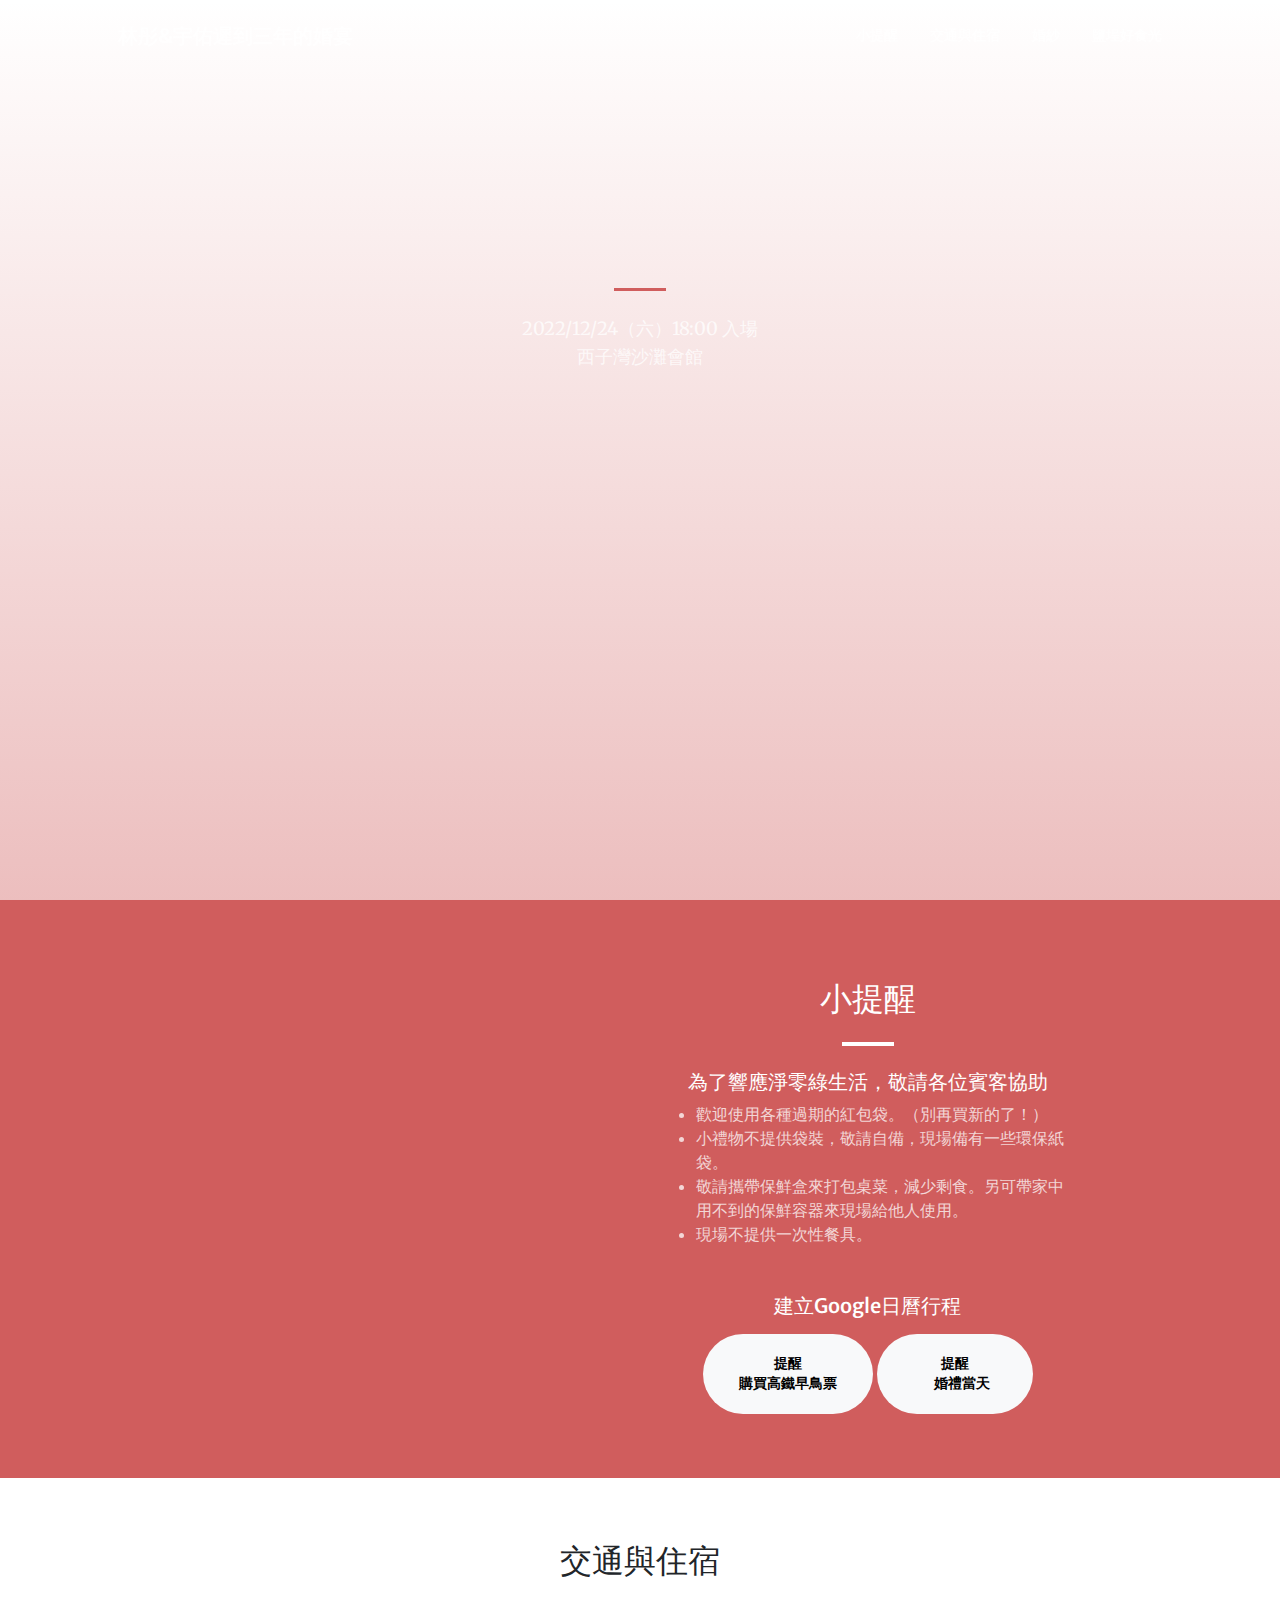
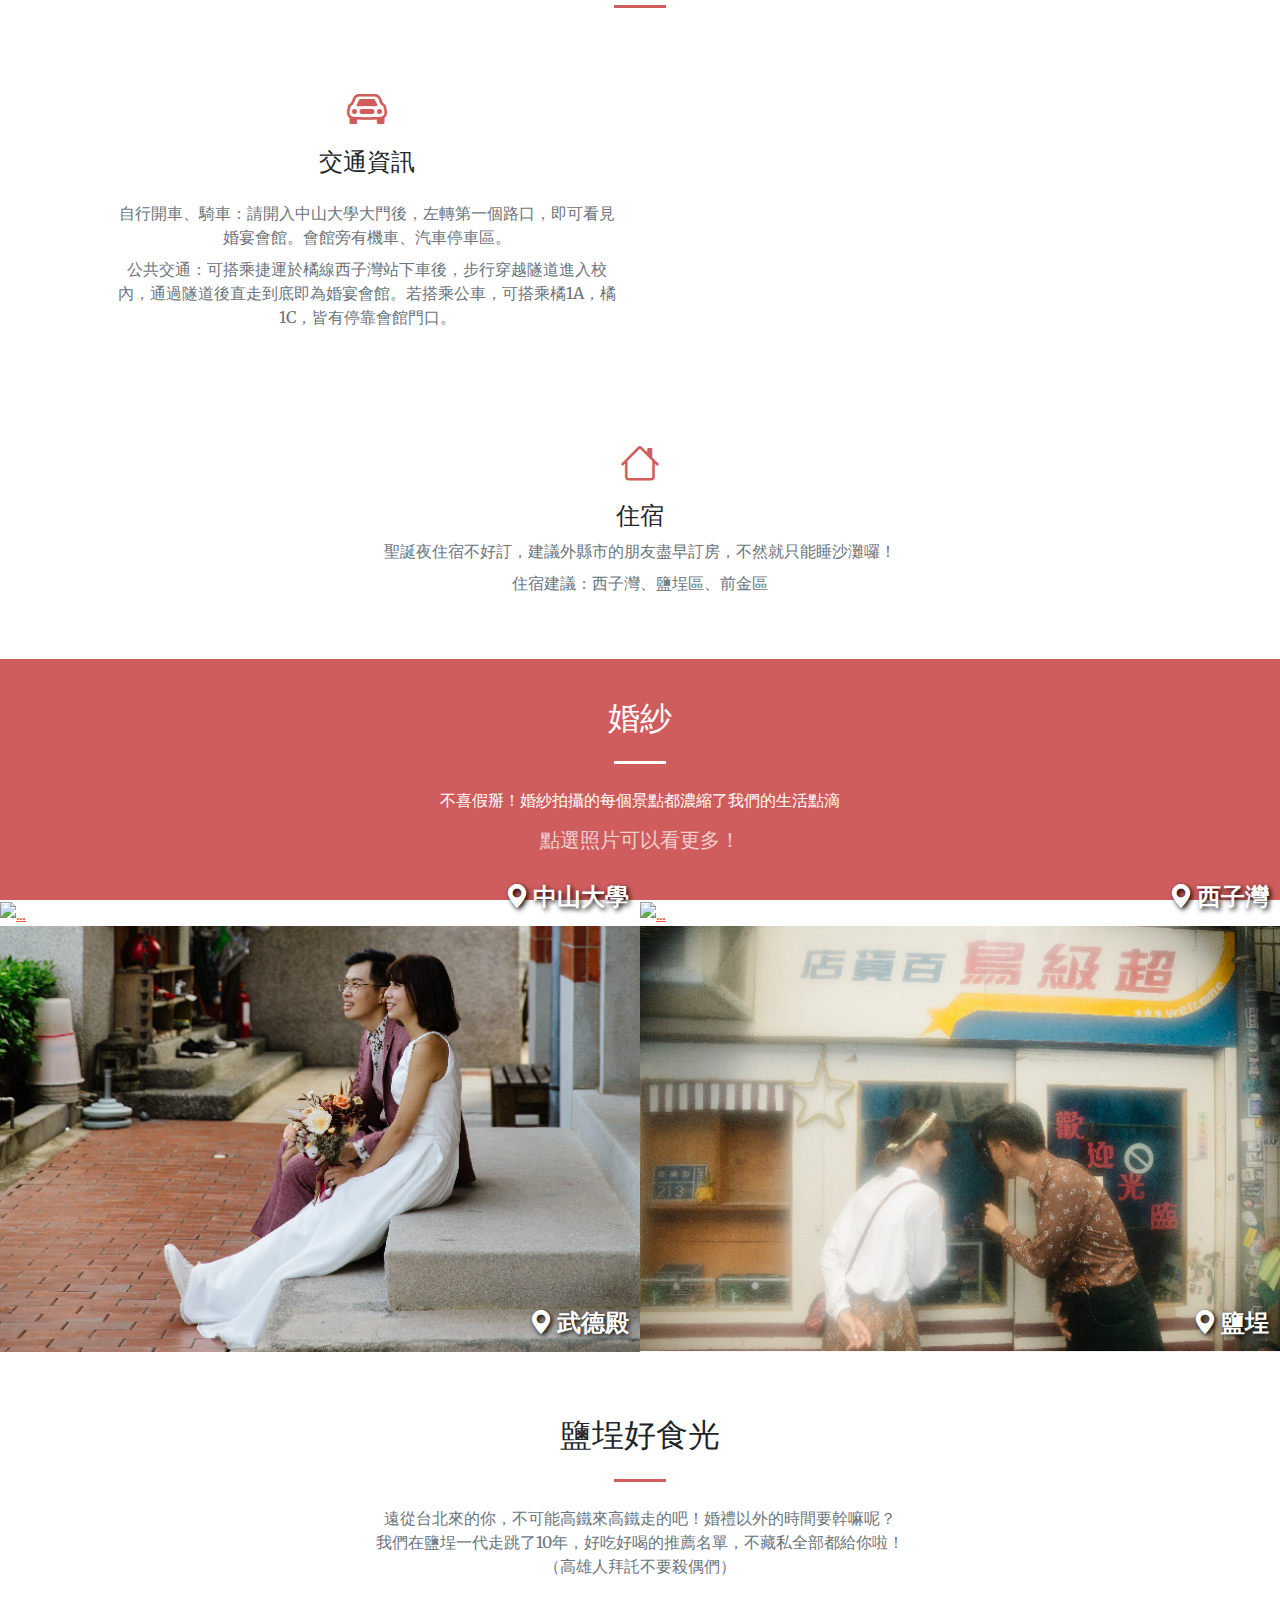
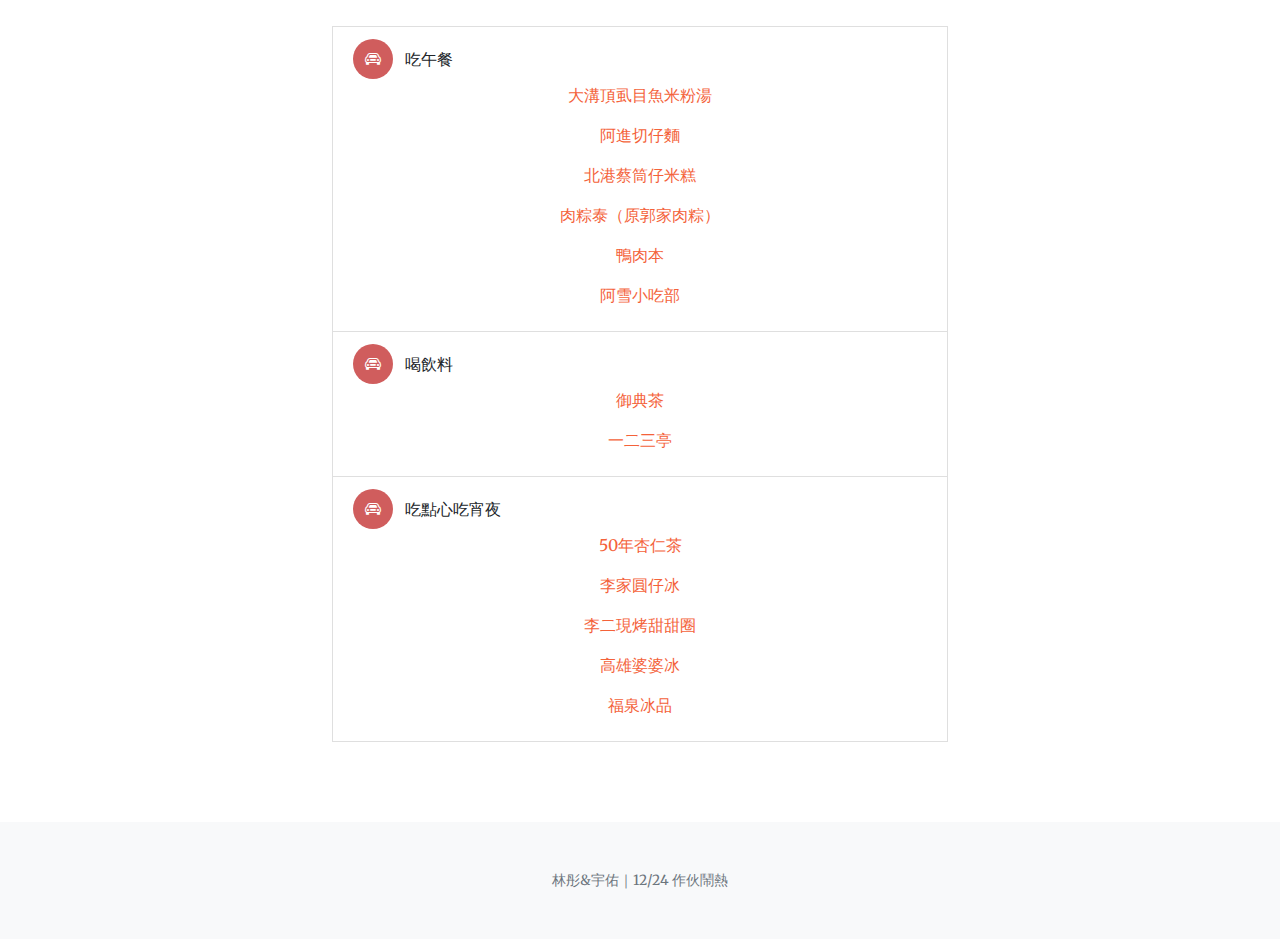
==== index.html @ 10b4215c "Update index.html" ====
<!DOCTYPE html>
<html lang="en">

<head>
    <meta charset="utf-8" />
    <meta name="viewport" content="width=device-width, initial-scale=1, shrink-to-fit=no" />
    <meta name="description" content="" />
    <meta name="author" content="" />
    <title>12/24 林彤&宇佑遲到三年的婚宴</title>
    <!-- Favicon-->
    <link rel="icon" type="image/x-icon" href="assets/favicon.ico" />
    <!-- Bootstrap Icons-->
    <link href="https://cdn.jsdelivr.net/npm/bootstrap-icons@1.9.0/font/bootstrap-icons.css" rel="stylesheet" />
    <!-- Google fonts-->
    <link href="https://fonts.googleapis.com/css?family=Merriweather+Sans:400,700" rel="stylesheet" />
    <link href="https://fonts.googleapis.com/css?family=Merriweather:400,300,300italic,400italic,700,700italic" rel="stylesheet" type="text/css" />
    <!-- SimpleLightbox plugin CSS-->
    <link href="https://cdnjs.cloudflare.com/ajax/libs/SimpleLightbox/2.1.0/simpleLightbox.min.css" rel="stylesheet" />
    <!-- Core theme CSS (includes Bootstrap)-->
    <link href="css/styles.css" rel="stylesheet" />
    <link href="css/blueimp.css" rel="stylesheet" />


</head>

<body id="page-top">
    <!-- Navigation-->
    <nav class="navbar navbar-expand-lg navbar-light fixed-top py-3" id="mainNav">
        <div class="container px-4 px-lg-5">
            <a class="navbar-brand" href="#page-top">林彤&宇佑遲到三年的婚宴</a>
            <button class="navbar-toggler navbar-toggler-right" type="button" data-bs-toggle="collapse" data-bs-target="#navbarResponsive" aria-controls="navbarResponsive" aria-expanded="false" aria-label="Toggle navigation"><span class="navbar-toggler-icon"></span></button>
            <div class="collapse navbar-collapse" id="navbarResponsive">
                <ul class="navbar-nav ms-auto my-2 my-lg-0">
                    <li class="nav-item"><a class="nav-link" href="#about">小提醒</a></li>
                    <li class="nav-item"><a class="nav-link" href="#services">交通與住宿</a></li>
                    <li class="nav-item"><a class="nav-link" href="#pic">婚紗</a></li>
                    <li class="nav-item"><a class="nav-link" href="#contact">鹽埕好食光</a></li>
                </ul>
            </div>
        </div>
    </nav>
    <!-- Masthead-->
    <header class="masthead">
        <div class="container px-4 px-lg-5">
            <div class="row gx-4 gx-lg-5 h-100 align-items-center justify-content-center text-center">
                <div class="col-lg-5 col-md-7 col-10 align-self-end">
                    <img style="width:100%;" src="assets/img/logo2.png" alt="">
                    <h1 class="text-white font-weight-bold" style="display:none;">林彤&宇佑婚宴</h1>
                    <hr class="divider" />
                </div>
                <div class="col-lg-8 align-self-baseline">
                    <p class="text-white-75 mb-5">2022/12/24（六）18:00 入場
                        <br>西子灣沙灘會館</p>
                </div>
            </div>
        </div>
    </header>
    <!-- About-->
    <section class="page-section bg-primary" style="padding: 4rem 0;" id="about">
        <div class="container px-4 px-lg-5">
            <div class="row gx-4 gx-lg-5 justify-content-center">
                <div class="col-lg-5 text-center">
                    <img class="mb-5" src="assets/img/invitation.png" alt="" style="width:85%;">
                </div>
                <div class="col-lg-5 text-center" style="padding-top: 1rem;">
                    <h2 class="text-white mt-0">小提醒</h2>
                    <hr class="divider divider-light" />
                    <h5 class="text-white mb-2 text-center">為了響應淨零綠生活，敬請各位賓客協助</h5>
                    <ul class="text-white-75 mb-5 text-start">


                        <li>歡迎使用各種過期的紅包袋。（別再買新的了！）</li>
                        <li>小禮物不提供袋裝，敬請自備，現場備有一些環保紙袋。</li>
                        <li>敬請攜帶保鮮盒來打包桌菜，減少剩食。另可帶家中用不到的保鮮容器來現場給他人使用。
                        </li>
                        <li>現場不提供一次性餐具。</li>
                    </ul>
                    <h5 class="text-white mb-3 text-center">建立Google日曆行程</h5>
                    <a class="btn btn-light btn-xl" target="_blank" href="https://www.google.com/calendar/render?action=TEMPLATE&text=%E6%9E%97%E5%BD%A4%26%E5%AE%87%E4%BD%91%E5%A9%9A%E7%A6%AE%E9%AB%98%E9%90%B5%E6%97%A9%E9%B3%A5%E7%A5%A8%E9%96%8B%E8%B3%A3&details=%3Ca+href%3D%22https%3A%2F%2Firs.thsrc.com.tw%2FIMINT%2F%22%3E%E9%AB%98%E9%90%B5%E8%B3%BC%E7%A5%A8%E9%80%A3%E7%B5%90%3C%2Fa%3E&dates=20221125T155000Z%2F20221125T162000Z">提醒<br>購買高鐵早鳥票</a>
                    <a class="btn btn-light btn-xl" target="_blank" href="https://www.google.com/calendar/render?action=TEMPLATE&text=%E6%9E%97%E5%BD%A4%26%E5%AE%87%E4%BD%91%E5%A9%9A%E7%A6%AE&details=%E5%90%83%E7%88%86%E3%80%81%E5%96%9D%E7%88%86%E3%80%81%E7%88%BD%E7%88%86%EF%BC%81&location=%E8%A5%BF%E5%AD%90%E7%81%A3%E6%B2%99%E7%81%98%E6%9C%83%E9%A4%A8%EF%BC%88%E9%AB%98%E9%9B%84%E5%B8%82%E9%BC%93%E5%B1%B1%E5%8D%80%E8%93%AE%E6%B5%B7%E8%B7%AF51%E8%99%9F%EF%BC%89&dates=20221224T100000Z%2F20221224T133000Z">提醒<br>　婚禮當天　</a>
                </div>
            </div>
        </div>
    </section>
    <!-- Services-->
    <section class="page-section" id="services">
        <div class="container px-4 px-lg-5">
            <h2 class="text-center mt-0">交通與住宿</h2>
            <hr class="divider" />
            <div class="row gx-4 gx-lg-5">
                <div class="col-lg-6 col-md-12 text-center">
                    <div class="mt-5">
                        <div class="mb-2"><i class="bi bi-car-front fs-1 text-primary"></i></div>
                        <h3 class="h4 mb-4">交通資訊</h3>
                        <p class="text-muted mb-2">自行開車、騎車：請開入中山大學大門後，左轉第一個路口，即可看見婚宴會館。會館旁有機車、汽車停車區。</p>
                        <p class="text-muted mb-0">
                            公共交通：可搭乘捷運於橘線西子灣站下車後，步行穿越隧道進入校內，通過隧道後直走到底即為婚宴會館。若搭乘公車，可搭乘橘1A，橘1C，皆有停靠會館門口。</p>
                    </div>
                </div>
                <div class="col-lg-6 col-md-12 text-center">
                    <div class="mt-5">
                        <iframe src="https://www.google.com/maps/embed?pb=!1m18!1m12!1m3!1d3682.7758103954943!2d120.26256041457944!3d22.62484553675351!2m3!1f0!2f0!3f0!3m2!1i1024!2i768!4f13.1!3m3!1m2!1s0x346e0408391921ab%3A0x3bba2fa42131e226!2z6KW_5a2Q54Gj5rKZ54GY5pyD6aSo!5e0!3m2!1szh-TW!2stw!4v1667736203279!5m2!1szh-TW!2stw"
                        height="300" width="100%" style="border:0;" allowfullscreen="" loading="lazy" referrerpolicy="no-referrer-when-downgrade"></iframe>
                    </div>
                </div>
                <div class="col-lg-12 col-md-12 text-center">
                    <div class="mt-5">
                        <div class="mb-2"><i class="bi-house fs-1 text-primary"></i></div>
                        <h3 class="h4 mb-2">住宿</h3>
                        <p class="text-muted mb-2">聖誕夜住宿不好訂，建議外縣市的朋友盡早訂房，不然就只能睡沙灘囉！</p>
                        <p class="text-muted mb-0">住宿建議：西子灣、鹽埕區、前金區</p>
                    </div>
                </div>
            </div>
        </div>
    </section>
    <!-- Portfolio-->
    <section class="page-section bg-primary" style="padding: 2.5rem 0;" id="pic">
        <div class="container px-4 px-lg-5">
            <div class="row gx-4 gx-lg-5 justify-content-center">
                <div class="col-lg-5 text-center">
                    <h2 class="text-white mt-0">婚紗</h2>
                    <hr class="divider divider-light" />
                    <p class="text-white mb-3">不喜假掰！婚紗拍攝的每個景點都濃縮了我們的生活點滴
                    </p>
                    <h5 style="opacity:0.7;color: #fff;">點選照片可以看更多！</h5>
                </div>
            </div>
        </div>
    </section>
    <div id="portfolio">
        <div class="container-fluid p-0">
            <div class="row g-0">
                <div class="col-lg-6 col-sm-6">
                    <a class="portfolio-box" href="assets/img/portfolio/fullsize/1-0.jpg" title="中山大學(1/8)">
                        <img class="img-fluid" src="assets/img/portfolio/thumbnails/1.jpg" alt="..." />
                        <div class="portfolio-box-caption">
                            <div class="project-category text-white-100"><i class="bi bi-geo-alt-fill"></i> 中山大學</div>
                        </div>
                    </a>
                    <a class="portfolio-box" href="assets/img/portfolio/fullsize/1-1.jpg" title="中山大學(2/8)" style="display:none;"></a>
                    <a class="portfolio-box" href="assets/img/portfolio/fullsize/1-2.jpg" title="中山大學(3/8)" style="display:none;"></a>
                    <a class="portfolio-box" href="assets/img/portfolio/fullsize/1-3.jpg" title="中山大學(4/8)" style="display:none;"></a>
                    <a class="portfolio-box" href="assets/img/portfolio/fullsize/1-4.jpg" title="中山大學(5/8)" style="display:none;"></a>
                    <a class="portfolio-box" href="assets/img/portfolio/fullsize/1-5.jpg" title="中山大學(6/8)" style="display:none;"></a>
                    <a class="portfolio-box" href="assets/img/portfolio/fullsize/1-6.jpg" title="中山大學-西子灣沙灘會館(7/8)" style="display:none;"></a>
                    <a class="portfolio-box" href="assets/img/portfolio/fullsize/1-7.jpg" title="中山大學--西子灣沙灘會館(8/8)" style="display:none;"></a>
                </div>
                <div class="col-lg-6 col-sm-6">
                    <a class="portfolio-box" href="assets/img/portfolio/fullsize/2-0.jpg" title="西子灣(1/6)">
                        <img class="img-fluid" src="assets/img/portfolio/thumbnails/2.jpg" alt="..." />
                        <div class="portfolio-box-caption">
                            <div class="project-category text-white-100"><i class="bi bi-geo-alt-fill"></i> 西子灣</div>
                        </div>
                    </a>
                    <a class="portfolio-box" href="assets/img/portfolio/fullsize/2-1.jpg" title="西子灣(2/6)" style="display:none;"></a>
                    <a class="portfolio-box" href="assets/img/portfolio/fullsize/2-2.jpg" title="西子灣(3/6)" style="display:none;"></a>
                    <a class="portfolio-box" href="assets/img/portfolio/fullsize/2-3.jpg" title="西子灣(4/6)" style="display:none;"></a>
                    <a class="portfolio-box" href="assets/img/portfolio/fullsize/2-4.jpg" title="西子灣(5/6)" style="display:none;"></a>
                    <a class="portfolio-box" href="assets/img/portfolio/fullsize/2-5.jpg" title="西子灣(6/6)" style="display:none;"></a>
                </div>
                <div class="col-lg-6 col-sm-6">
                    <a class="portfolio-box" href="assets/img/portfolio/fullsize/3-0.jpg" title="武德殿(1/6)">
                        <img class="img-fluid" src="assets/img/portfolio/thumbnails/3.jpg" alt="..." />
                        <div class="portfolio-box-caption">
                            <div class="project-category text-white-100"><i class="bi bi-geo-alt-fill"></i> 武德殿</div>
                        </div>
                    </a>
                    <a class="portfolio-box" href="assets/img/portfolio/fullsize/3-1.jpg" title="武德殿(2/6)" style="display:none;"></a>
                    <a class="portfolio-box" href="assets/img/portfolio/fullsize/3-2.jpg" title="武德殿(3/6)" style="display:none;"></a>
                    <a class="portfolio-box" href="assets/img/portfolio/fullsize/3-3.jpg" title="武德殿(4/6)" style="display:none;"></a>
                    <a class="portfolio-box" href="assets/img/portfolio/fullsize/3-4.jpg" title="武德殿(5/6)" style="display:none;"></a>
                    <a class="portfolio-box" href="assets/img/portfolio/fullsize/3-5.jpg" title="武德殿(6/6)" style="display:none;"></a>
                </div>
                <div class="col-lg-6 col-sm-6">
                    <a class="portfolio-box" href="assets/img/portfolio/fullsize/4-0.jpg" title="鹽埕(1/8)">
                        <img class="img-fluid" src="assets/img/portfolio/thumbnails/4.jpg" alt="..." />
                        <div class="portfolio-box-caption">
                            <div class="project-category text-white-100"><i class="bi bi-geo-alt-fill"></i> 鹽埕</div>
                        </div>
                    </a>
                    <a class="portfolio-box" href="assets/img/portfolio/fullsize/4-1.jpg" title="鹽埕(2/8)" style="display:none;"></a>
                    <a class="portfolio-box" href="assets/img/portfolio/fullsize/4-2.jpg" title="鹽埕(3/8)" style="display:none;"></a>
                    <a class="portfolio-box" href="assets/img/portfolio/fullsize/4-3.jpg" title="鹽埕(4/8)" style="display:none;"></a>
                    <a class="portfolio-box" href="assets/img/portfolio/fullsize/4-4.jpg" title="鹽埕(5/8)" style="display:none;"></a>
                    <a class="portfolio-box" href="assets/img/portfolio/fullsize/4-5.jpg" title="鹽埕(6/8)" style="display:none;"></a>
                    <a class="portfolio-box" href="assets/img/portfolio/fullsize/4-6.jpg" title="鹽埕(7/8)" style="display:none;"></a>
                    <a class="portfolio-box" href="assets/img/portfolio/fullsize/4-7.jpg" title="鹽埕(8/8)" style="display:none;"></a>
                </div>
            </div>
        </div>
    </div>
    <!-- Contact-->
    <section class="page-section" id="contact">
        <div class="container px-4 px-lg-5">
            <div class="row gx-4 gx-lg-5 justify-content-center">
                <div class="col-lg-8 col-xl-8 text-center">
                    <h2 class="mt-0">鹽埕好食光</h2>
                    <hr class="divider" />
                    <p class="text-muted mb-5">遠從台北來的你，不可能高鐵來高鐵走的吧！婚禮以外的時間要幹嘛呢？
                        <br>我們在鹽埕一代走跳了10年，好吃好喝的推薦名單，不藏私全部都給你啦！
                    <br>（高雄人拜託不要殺偶們）</p>
                </div>
            </div>
            <div class="container px-3 px-lg-5">
                <div class="row gx-4 gx-lg-5 justify-content-center">
                    <div class="col-lg-8 col-xl-8">
                        <ul style="padding-left: 0;">
                            <div class="list-group-item">
                                <span class="d-inline-flex align-items-center justify-content-center text-white rounded-circle m-1 me-2" style="background-color: #D05D5D; width: 40px; height: 40px;"><i class="bi bi-car-front"></i></span> 吃午餐
                                <p class="text-center"><a href="https://goo.gl/maps/EpArZrYBsDdVhYA77" target="_blank" style="text-decoration:none;">大溝頂虱目魚米粉湯</a></p>
                                <p class="text-center"><a href="https://goo.gl/maps/E7TgsSxfV6V3P9tX6" target="_blank" style="text-decoration:none;">阿進切仔麵</a> </p>
                                <p class="text-center"><a href="https://www.google.com/maps/place/803%E9%AB%98%E9%9B%84%E5%B8%82%E9%B9%BD%E5%9F%95%E5%8D%80%E6%B2%B3%E8%A5%BF%E8%B7%AF167%E8%99%9F%E9%AB%98%E9%9B%84%E5%8C%97%E6%B8%AF%E8%94%A1%E7%AD%92%E4%BB%94%E7%B1%B3%E7%B3%95/@22.6319185,120.2850047,15z/data=!4m6!3m5!1s0x346e046f904e0beb:0x15febbf4809543c7!8m2!3d22.6319185!4d120.2850047!16s%2Fg%2F1tdqf6c_" target="_blank" style="text-decoration:none;">北港蔡筒仔米糕</a> </p>
                                <p class="text-center"><a href="https://www.google.com/maps/place/803%E9%AB%98%E9%9B%84%E5%B8%82%E9%B9%BD%E5%9F%95%E5%8D%80%E6%96%B0%E8%88%88%E8%A1%97289%E8%99%9F%E8%82%89%E7%B2%BD%E6%B3%B0Tai/@22.631156,120.2847258,16z/data=!4m14!1m7!3m6!1s0x346e046f904e0beb:0x15febbf4809543c7!2zODAz6auY6ZuE5biC6bm95Z-V5Y2A5rKz6KW_6LevMTY36Jmf6auY6ZuE5YyX5riv6JSh562S5LuU57Gz57OV!8m2!3d22.6319185!4d120.2850047!16s%2Fg%2F1tdqf6c_!3m5!1s0x346e046fbf0cc401:0xa2ff8687aa2c8372!8m2!3d22.6316231!4d120.2842931!16s%2Fg%2F11b6ch1qcq" target="_blank" style="text-decoration:none;">肉粽泰（原郭家肉粽）</a> </p>
                                <p class="text-center"><a href="https://www.google.com/maps/place/803%E9%AB%98%E9%9B%84%E5%B8%82%E9%B9%BD%E5%9F%95%E5%8D%80%E5%AF%8C%E9%87%8E%E8%B7%AF107%E8%99%9F%E9%B4%A8%E8%82%89%E6%9C%AC/@22.631156,120.2847258,16z/data=!4m14!1m7!3m6!1s0x346e046f904e0beb:0x15febbf4809543c7!2zODAz6auY6ZuE5biC6bm95Z-V5Y2A5rKz6KW_6LevMTY36Jmf6auY6ZuE5YyX5riv6JSh562S5LuU57Gz57OV!8m2!3d22.6319185!4d120.2850047!16s%2Fg%2F1tdqf6c_!3m5!1s0x346e0471b3cafe29:0x48614544be99c069!8m2!3d22.6287497!4d120.2827299!16s%2Fg%2F11csq0_md3" target="_blank" style="text-decoration:none;">鴨肉本</a> </p>
                                <p class="text-center"><a href="" target="_blank" style="text-decoration:none;"></a> </p>
                                <p class="text-center"><a href="https://www.google.com/maps/place/804%E9%AB%98%E9%9B%84%E5%B8%82%E9%BC%93%E5%B1%B1%E5%8D%80%E6%BF%B1%E6%B5%B7%E4%B8%80%E8%B7%AF91%E8%99%9F%E7%A6%8F%E6%B3%89%E9%9B%AA%E8%8A%B1%E5%86%B0.%E5%B8%83%E4%B8%81%E8%B1%86%E8%8A%B1+%E8%A5%BF%E5%AD%90%E7%81%A3%E5%BA%97/@22.6200707,120.2712625,19z/data=!4m14!1m7!3m6!1s0x346e0476cd4a4cd9:0x7cbefe457441e1a6!2zODAz6auY6ZuE5biC6bm95Z-V5Y2A5paw5qiC6KGXMjEzLTfomZ_pub3ln5XmnY7kuowg54--54Ok55Sc55Sc5ZyI!8m2!3d22.6252772!4d120.2822006!16s%2Fg%2F11c1lb2kpd!3m5!1s0x346e03f5ad2d134d:0x95bde83e86e32315!8m2!3d22.6197147!4d120.2708343!16s%2Fg%2F1vm785x2" target="_blank" style="text-decoration:none;">阿雪小吃部</a> </p>
                            </div>
                            <div class="list-group-item">
                                <div class="d-inline-flex align-items-center justify-content-center text-white rounded-circle m-1 me-2" style="background-color: #D05D5D; width: 40px; height: 40px;">
                                    <i class="bi bi-car-front"></i>
                                </div>
                                喝飲料
                                <p class="text-center"><a href="https://www.google.com/maps/place/804%E9%AB%98%E9%9B%84%E5%B8%82%E9%BC%93%E5%B1%B1%E5%8D%80%E9%BC%93%E5%85%83%E8%A1%9738%E8%99%9F%E5%BE%A1%E5%85%B8%E8%8C%B6/@22.6214497,120.2718698,19z/data=!4m14!1m7!3m6!1s0x346e0476cd4a4cd9:0x7cbefe457441e1a6!2zODAz6auY6ZuE5biC6bm95Z-V5Y2A5paw5qiC6KGXMjEzLTfomZ_pub3ln5XmnY7kuowg54--54Ok55Sc55Sc5ZyI!8m2!3d22.6252772!4d120.2822006!16s%2Fg%2F11c1lb2kpd!3m5!1s0x346e03f566f07ef1:0xbed951b60286348a!8m2!3d22.621421!4d120.2726562!16s%2Fg%2F1pzvk204l" target="_blank" style="text-decoration:none;">御典茶</a> </p>
                                <p class="text-center"><a href="" target="_blank" style="text-decoration:none;"></a> </p>
                                <p class="text-center"><a href="" target="_blank" style="text-decoration:none;"></a> </p>
                                <p class="text-center"><a href="https://www.google.com/maps/place/804%E9%AB%98%E9%9B%84%E5%B8%82%E9%BC%93%E5%B1%B1%E5%8D%80%E9%BC%93%E5%85%83%E8%A1%974%E8%99%9F%E6%9B%B8%E5%BA%97%E5%96%AB%E8%8C%B6+%E4%B8%80%E4%BA%8C%E4%B8%89%E4%BA%AD2%E6%A8%93/@22.6213569,120.2736744,18z/data=!4m14!1m7!3m6!1s0x346e0476cd4a4cd9:0x7cbefe457441e1a6!2zODAz6auY6ZuE5biC6bm95Z-V5Y2A5paw5qiC6KGXMjEzLTfomZ_pub3ln5XmnY7kuowg54--54Ok55Sc55Sc5ZyI!8m2!3d22.6252772!4d120.2822006!16s%2Fg%2F11c1lb2kpd!3m5!1s0x346e03f54befd005:0xbef1dc5ed8285de4!8m2!3d22.6206139!4d120.2740556!16s%2Fg%2F12qg0b5_9" target="_blank" style="text-decoration:none;">一二三亭</a> </p>
                            </div>
                            <div class="list-group-item">
                                <div class="d-inline-flex align-items-center justify-content-center text-white rounded-circle m-1 me-2" style="background-color: #D05D5D; width: 40px; height: 40px;">
                                    <i class="bi bi-car-front"></i>
                                </div>
                                吃點心吃宵夜
                                <p class="text-center"><a href="https://www.google.com/maps/place/803%E9%AB%98%E9%9B%84%E5%B8%82%E9%B9%BD%E5%9F%95%E5%8D%80%E7%80%A8%E5%8D%97%E8%A1%97223%E8%99%9F50%E5%B9%B4%E6%9D%8F%E4%BB%81%E8%8C%B6/@22.6273608,120.284444,17z/data=!4m14!1m7!3m6!1s0x346e046f904e0beb:0x15febbf4809543c7!2zODAz6auY6ZuE5biC6bm95Z-V5Y2A5rKz6KW_6LevMTY36Jmf6auY6ZuE5YyX5riv6JSh562S5LuU57Gz57OV!8m2!3d22.6319185!4d120.2850047!16s%2Fg%2F1tdqf6c_!3m5!1s0x346e04705be7135f:0x8e152a2a84755575!8m2!3d22.6278937!4d120.2840492!16s%2Fg%2F1tzggd2l" target="_blank" style="text-decoration:none;">50年杏仁茶</a> </p>
                                <p class="text-center"><a href="https://www.google.com/maps/place/803%E9%AB%98%E9%9B%84%E5%B8%82%E9%B9%BD%E5%9F%95%E5%8D%80%E4%BA%94%E7%A6%8F%E5%9B%9B%E8%B7%AF234%E8%99%9F%E6%9D%8E%E5%AE%B6%E5%9C%93%E4%BB%94%E5%86%B0/@22.6254693,120.2822051,17z/data=!4m14!1m7!3m6!1s0x346e046f904e0beb:0x15febbf4809543c7!2zODAz6auY6ZuE5biC6bm95Z-V5Y2A5rKz6KW_6LevMTY36Jmf6auY6ZuE5YyX5riv6JSh562S5LuU57Gz57OV!8m2!3d22.6319185!4d120.2850047!16s%2Fg%2F1tdqf6c_!3m5!1s0x346e0476c5f754d5:0x9c9df29d56b6f754!8m2!3d22.6246046!4d120.2818528!16s%2Fg%2F1w0j1ysf" target="_blank" style="text-decoration:none;">李家圓仔冰</a> </p>
                                <p class="text-center"><a href="https://www.google.com/maps/place/803%E9%AB%98%E9%9B%84%E5%B8%82%E9%B9%BD%E5%9F%95%E5%8D%80%E6%96%B0%E6%A8%82%E8%A1%97213-7%E8%99%9F%E9%B9%BD%E5%9F%95%E6%9D%8E%E4%BA%8C+%E7%8F%BE%E7%83%A4%E7%94%9C%E7%94%9C%E5%9C%88/@22.6252772,120.2822006,19z/data=!4m6!3m5!1s0x346e0476cd4a4cd9:0x7cbefe457441e1a6!8m2!3d22.6252772!4d120.2822006!16s%2Fg%2F11c1lb2kpd" target="_blank" style="text-decoration:none;">李二現烤甜甜圈</a> </p>
                                <p class="text-center"><a href="https://g.page/popoice-com-tw?share" target="_blank" style="text-decoration:none;">高雄婆婆冰</a> </p>
                                <p class="text-center"><a href="https://www.google.com/maps/place/804%E9%AB%98%E9%9B%84%E5%B8%82%E9%BC%93%E5%B1%B1%E5%8D%80%E6%BF%B1%E6%B5%B7%E4%B8%80%E8%B7%AF91%E8%99%9F%E7%A6%8F%E6%B3%89%E9%9B%AA%E8%8A%B1%E5%86%B0.%E5%B8%83%E4%B8%81%E8%B1%86%E8%8A%B1+%E8%A5%BF%E5%AD%90%E7%81%A3%E5%BA%97/@22.6200707,120.2712625,19z/data=!4m14!1m7!3m6!1s0x346e0476cd4a4cd9:0x7cbefe457441e1a6!2zODAz6auY6ZuE5biC6bm95Z-V5Y2A5paw5qiC6KGXMjEzLTfomZ_pub3ln5XmnY7kuowg54--54Ok55Sc55Sc5ZyI!8m2!3d22.6252772!4d120.2822006!16s%2Fg%2F11c1lb2kpd!3m5!1s0x346e03f5ad2d134d:0x95bde83e86e32315!8m2!3d22.6197147!4d120.2708343!16s%2Fg%2F1vm785x2" target="_blank" style="text-decoration:none;">福泉冰品</a> </p>
                                <p class="text-center"><a href="" target="_blank" style="text-decoration:none;"></a> </p>

                            </div>
                        </ul>

                    </div>
                </div>
            </div>

    </section>
    <!-- Footer-->
    <footer class="bg-light py-5">
        <div class="container px-4 px-lg-5">
            <div class="small text-center text-muted">林彤&宇佑｜12/24 作伙鬧熱</div>
        </div>
    </footer>
    <!-- Bootstrap core JS-->
    <script src="https://cdn.jsdelivr.net/npm/bootstrap@5.1.3/dist/js/bootstrap.bundle.min.js"></script>
    <!-- SimpleLightbox plugin JS-->
    <script src="https://cdnjs.cloudflare.com/ajax/libs/SimpleLightbox/2.1.0/simpleLightbox.min.js"></script>
    <!-- Core theme JS-->
    <script src="js/scripts.js"></script>
    <!-- * * * * * * * * * * * * * * * * * * * * * * * * * * * * * * * * * * * * * * * *-->
    <!-- * *                               SB Forms JS                               * *-->
    <!-- * * Activate your form at https://startbootstrap.com/solution/contact-forms * *-->
    <!-- * * * * * * * * * * * * * * * * * * * * * * * * * * * * * * * * * * * * * * * *-->
    <script src="https://cdn.startbootstrap.com/sb-forms-latest.js"></script>
</body>

</html>
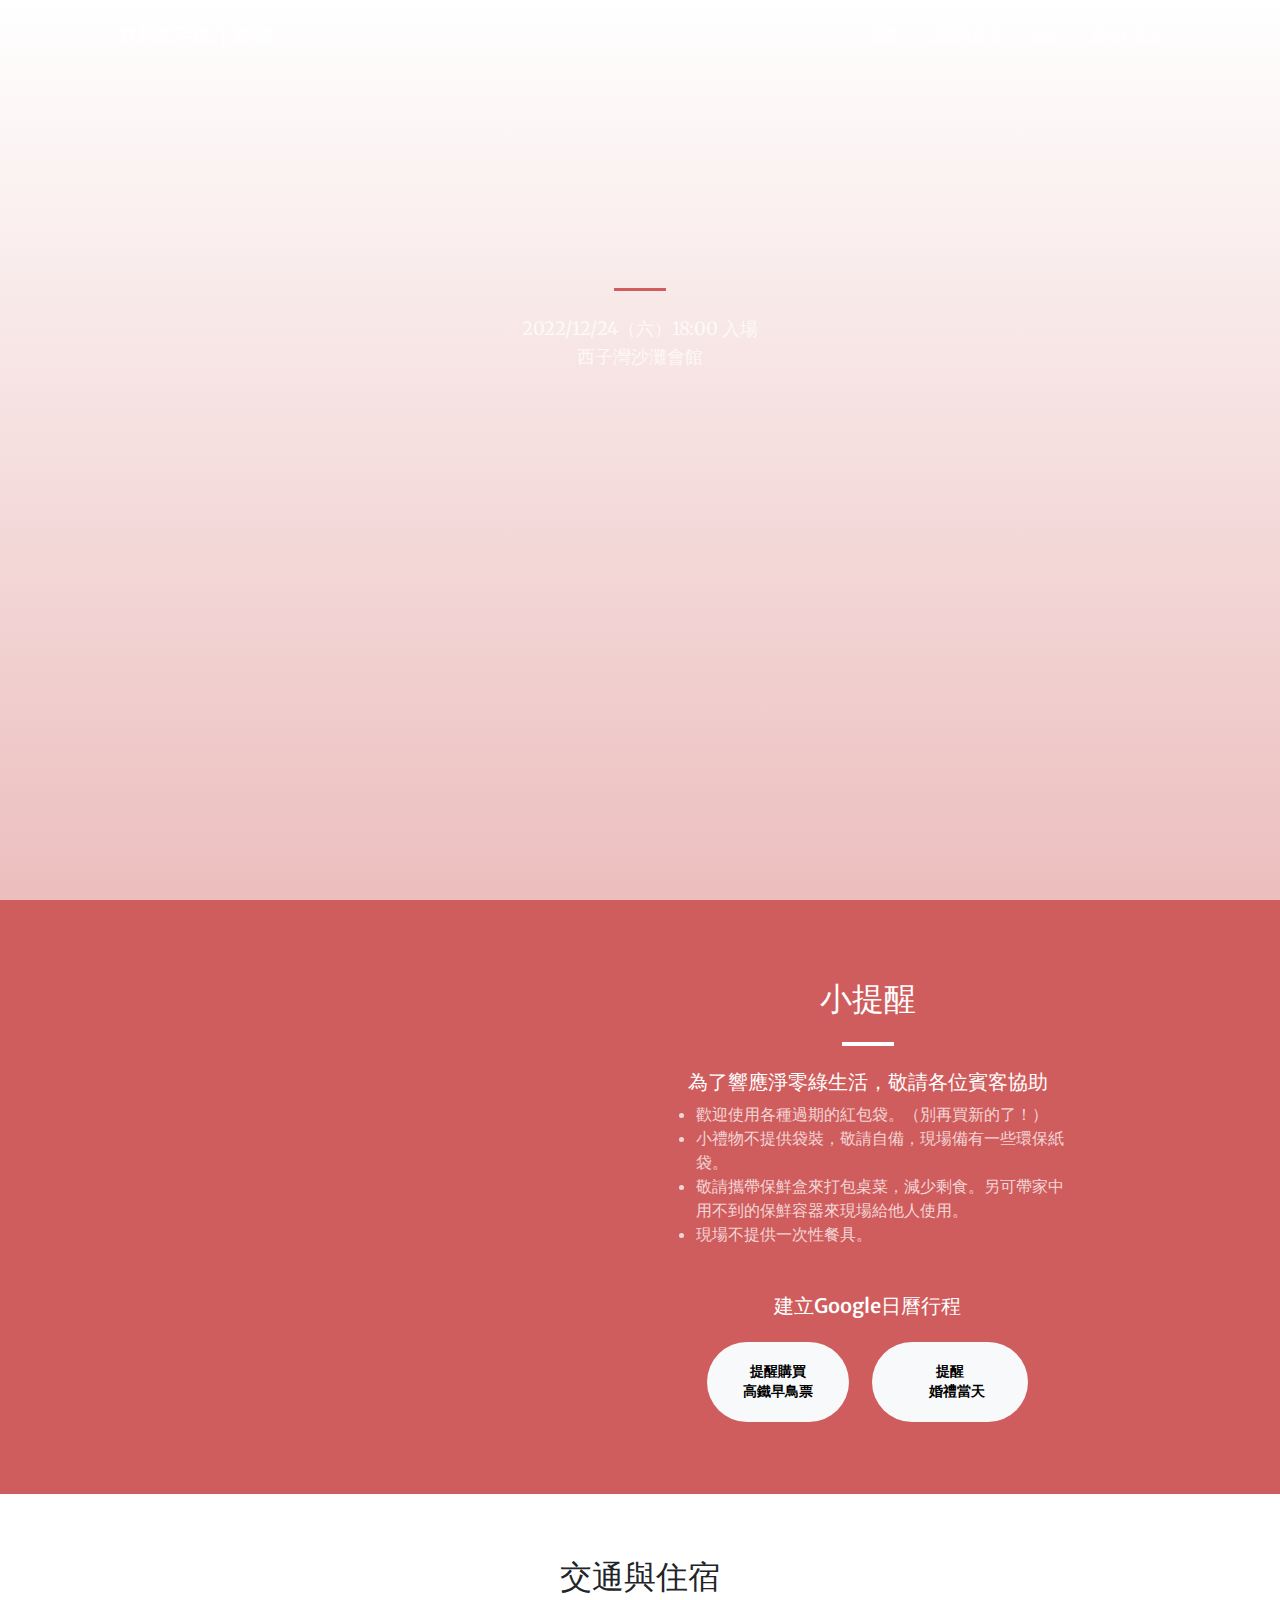
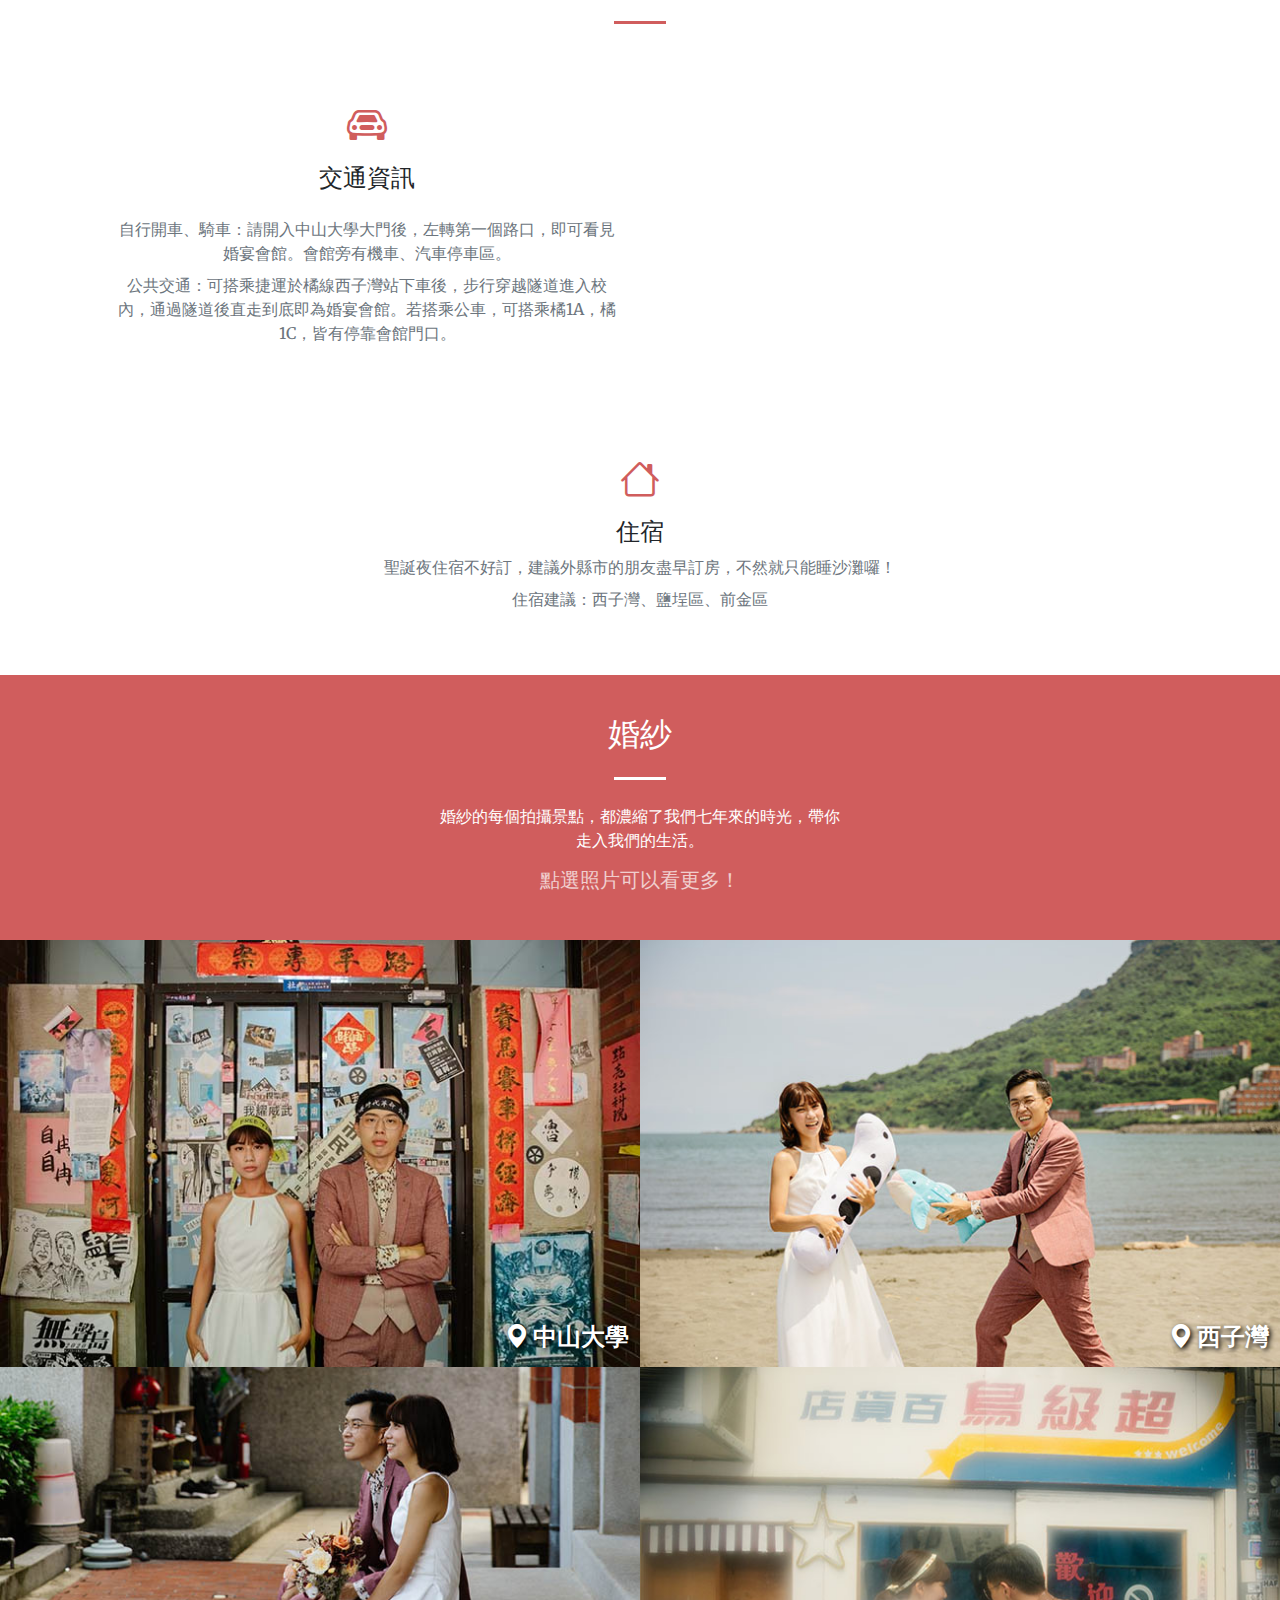
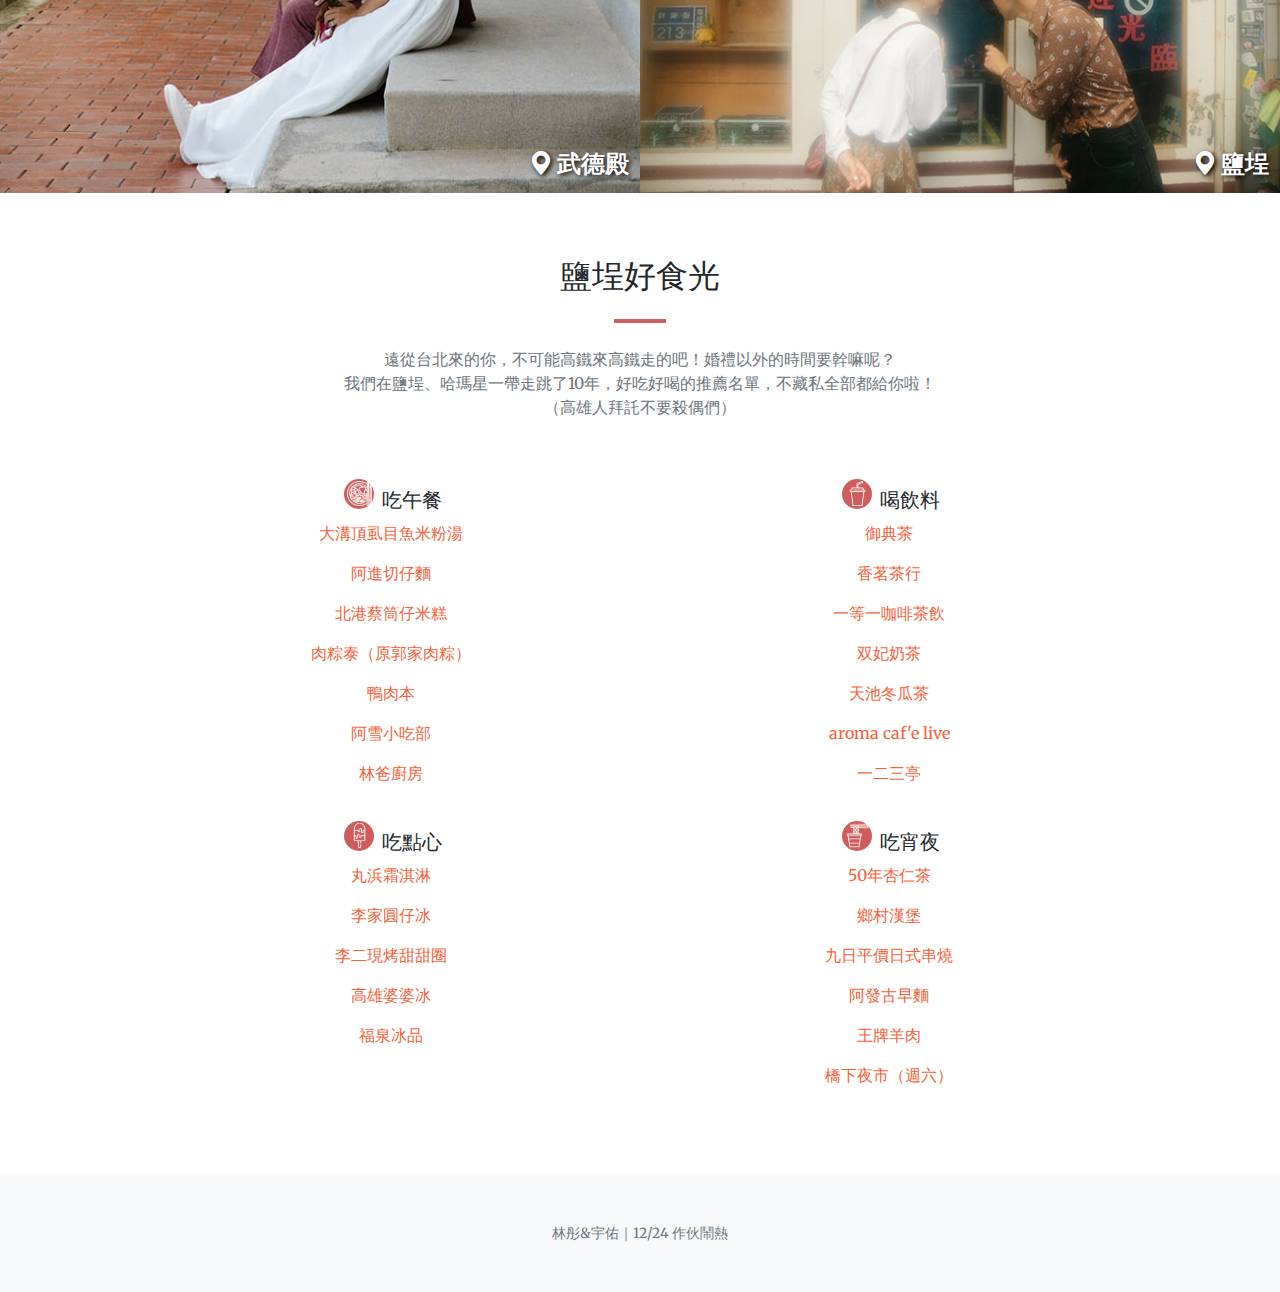
==== commit ce119b6e: "final" ====
--- a/index.html
+++ b/index.html
@@ -6,7 +6,7 @@
     <meta name="viewport" content="width=device-width, initial-scale=1, shrink-to-fit=no" />
     <meta name="description" content="" />
     <meta name="author" content="" />
-    <title>12/24 林彤&宇佑遲到三年的婚宴</title>
+    <title>12/24 林彤&宇佑｜婚宴</title>
     <!-- Favicon-->
     <link rel="icon" type="image/x-icon" href="assets/favicon.ico" />
     <!-- Bootstrap Icons-->
@@ -25,9 +25,9 @@
 
 <body id="page-top">
     <!-- Navigation-->
-    <nav class="navbar navbar-expand-lg navbar-light fixed-top py-3" id="mainNav">
-        <div class="container px-4 px-lg-5">
-            <a class="navbar-brand" href="#page-top">林彤&宇佑遲到三年的婚宴</a>
+    <nav class="navbar navbar-expand-lg navbar-light fixed-top py-3" id="mainNav" >
+        <div class="container px-4 px-lg-5">
+            <a class="navbar-brand" href="#page-top">林彤&宇佑｜婚宴</a>
             <button class="navbar-toggler navbar-toggler-right" type="button" data-bs-toggle="collapse" data-bs-target="#navbarResponsive" aria-controls="navbarResponsive" aria-expanded="false" aria-label="Toggle navigation"><span class="navbar-toggler-icon"></span></button>
             <div class="collapse navbar-collapse" id="navbarResponsive">
                 <ul class="navbar-nav ms-auto my-2 my-lg-0">
@@ -75,9 +75,9 @@
                         </li>
                         <li>現場不提供一次性餐具。</li>
                     </ul>
-                    <h5 class="text-white mb-3 text-center">建立Google日曆行程</h5>
-                    <a class="btn btn-light btn-xl" target="_blank" href="https://www.google.com/calendar/render?action=TEMPLATE&text=%E6%9E%97%E5%BD%A4%26%E5%AE%87%E4%BD%91%E5%A9%9A%E7%A6%AE%E9%AB%98%E9%90%B5%E6%97%A9%E9%B3%A5%E7%A5%A8%E9%96%8B%E8%B3%A3&details=%3Ca+href%3D%22https%3A%2F%2Firs.thsrc.com.tw%2FIMINT%2F%22%3E%E9%AB%98%E9%90%B5%E8%B3%BC%E7%A5%A8%E9%80%A3%E7%B5%90%3C%2Fa%3E&dates=20221125T155000Z%2F20221125T162000Z">提醒<br>購買高鐵早鳥票</a>
-                    <a class="btn btn-light btn-xl" target="_blank" href="https://www.google.com/calendar/render?action=TEMPLATE&text=%E6%9E%97%E5%BD%A4%26%E5%AE%87%E4%BD%91%E5%A9%9A%E7%A6%AE&details=%E5%90%83%E7%88%86%E3%80%81%E5%96%9D%E7%88%86%E3%80%81%E7%88%BD%E7%88%86%EF%BC%81&location=%E8%A5%BF%E5%AD%90%E7%81%A3%E6%B2%99%E7%81%98%E6%9C%83%E9%A4%A8%EF%BC%88%E9%AB%98%E9%9B%84%E5%B8%82%E9%BC%93%E5%B1%B1%E5%8D%80%E8%93%AE%E6%B5%B7%E8%B7%AF51%E8%99%9F%EF%BC%89&dates=20221224T100000Z%2F20221224T133000Z">提醒<br>　婚禮當天　</a>
+                    <h5 class="text-white mb-4 text-center">建立Google日曆行程</h5>
+                    <a class="btn btn-light btn-xl mb-2" target="_blank" style="margin:0rem 0.6rem;" href="https://www.google.com/calendar/render?action=TEMPLATE&text=%E6%9E%97%E5%BD%A4%26%E5%AE%87%E4%BD%91%E5%A9%9A%E7%A6%AE%E9%AB%98%E9%90%B5%E6%97%A9%E9%B3%A5%E7%A5%A8%E9%96%8B%E8%B3%A3&details=%3Ca+href%3D%22https%3A%2F%2Firs.thsrc.com.tw%2FIMINT%2F%22%3E%E9%AB%98%E9%90%B5%E8%B3%BC%E7%A5%A8%E9%80%A3%E7%B5%90%3C%2Fa%3E&dates=20221125T155000Z%2F20221125T162000Z">提醒購買<br>高鐵早鳥票</a>
+                    <a class="btn btn-light btn-xl mb-2" target="_blank" style="margin:0rem 0.6rem;" href="https://www.google.com/calendar/render?action=TEMPLATE&text=%E6%9E%97%E5%BD%A4%26%E5%AE%87%E4%BD%91%E5%A9%9A%E7%A6%AE&details=%E5%90%83%E7%88%86%E3%80%81%E5%96%9D%E7%88%86%E3%80%81%E7%88%BD%E7%88%86%EF%BC%81&location=%E8%A5%BF%E5%AD%90%E7%81%A3%E6%B2%99%E7%81%98%E6%9C%83%E9%A4%A8%EF%BC%88%E9%AB%98%E9%9B%84%E5%B8%82%E9%BC%93%E5%B1%B1%E5%8D%80%E8%93%AE%E6%B5%B7%E8%B7%AF51%E8%99%9F%EF%BC%89&dates=20221224T100000Z%2F20221224T133000Z">提醒<br>　婚禮當天　</a>
                 </div>
             </div>
         </div>
@@ -121,7 +121,7 @@
                 <div class="col-lg-5 text-center">
                     <h2 class="text-white mt-0">婚紗</h2>
                     <hr class="divider divider-light" />
-                    <p class="text-white mb-3">不喜假掰！婚紗拍攝的每個景點都濃縮了我們的生活點滴
+                    <p class="text-white mb-3">婚紗的每個拍攝景點，都濃縮了我們七年來的時光，帶你走入我們的生活。
                     </p>
                     <h5 style="opacity:0.7;color: #fff;">點選照片可以看更多！</h5>
                 </div>
@@ -147,17 +147,18 @@
                     <a class="portfolio-box" href="assets/img/portfolio/fullsize/1-7.jpg" title="中山大學--西子灣沙灘會館(8/8)" style="display:none;"></a>
                 </div>
                 <div class="col-lg-6 col-sm-6">
-                    <a class="portfolio-box" href="assets/img/portfolio/fullsize/2-0.jpg" title="西子灣(1/6)">
+                    <a class="portfolio-box" href="assets/img/portfolio/fullsize/2-0.jpg" title="西子灣(1/7)">
                         <img class="img-fluid" src="assets/img/portfolio/thumbnails/2.jpg" alt="..." />
                         <div class="portfolio-box-caption">
                             <div class="project-category text-white-100"><i class="bi bi-geo-alt-fill"></i> 西子灣</div>
                         </div>
                     </a>
-                    <a class="portfolio-box" href="assets/img/portfolio/fullsize/2-1.jpg" title="西子灣(2/6)" style="display:none;"></a>
-                    <a class="portfolio-box" href="assets/img/portfolio/fullsize/2-2.jpg" title="西子灣(3/6)" style="display:none;"></a>
-                    <a class="portfolio-box" href="assets/img/portfolio/fullsize/2-3.jpg" title="西子灣(4/6)" style="display:none;"></a>
-                    <a class="portfolio-box" href="assets/img/portfolio/fullsize/2-4.jpg" title="西子灣(5/6)" style="display:none;"></a>
-                    <a class="portfolio-box" href="assets/img/portfolio/fullsize/2-5.jpg" title="西子灣(6/6)" style="display:none;"></a>
+                    <a class="portfolio-box" href="assets/img/portfolio/fullsize/2-1.jpg" title="西子灣(2/7)" style="display:none;"></a>
+                    <a class="portfolio-box" href="assets/img/portfolio/fullsize/2-2.jpg" title="西子灣(3/7)" style="display:none;"></a>
+                    <a class="portfolio-box" href="assets/img/portfolio/fullsize/2-3.jpg" title="西子灣(4/7)" style="display:none;"></a>
+                    <a class="portfolio-box" href="assets/img/portfolio/fullsize/2-4.jpg" title="西子灣(5/7)" style="display:none;"></a>
+                    <a class="portfolio-box" href="assets/img/portfolio/fullsize/2-5.jpg" title="西子灣(6/7)" style="display:none;"></a>
+                    <a class="portfolio-box" href="assets/img/portfolio/fullsize/2-6.jpg" title="西子灣(7/7)" style="display:none;"></a>
                 </div>
                 <div class="col-lg-6 col-sm-6">
                     <a class="portfolio-box" href="assets/img/portfolio/fullsize/3-0.jpg" title="武德殿(1/6)">
@@ -198,49 +199,71 @@
                     <h2 class="mt-0">鹽埕好食光</h2>
                     <hr class="divider" />
                     <p class="text-muted mb-5">遠從台北來的你，不可能高鐵來高鐵走的吧！婚禮以外的時間要幹嘛呢？
-                        <br>我們在鹽埕一代走跳了10年，好吃好喝的推薦名單，不藏私全部都給你啦！
+                        <br>我們在鹽埕、哈瑪星一帶走跳了10年，好吃好喝的推薦名單，不藏私全部都給你啦！
                     <br>（高雄人拜託不要殺偶們）</p>
                 </div>
             </div>
             <div class="container px-3 px-lg-5">
                 <div class="row gx-4 gx-lg-5 justify-content-center">
-                    <div class="col-lg-8 col-xl-8">
-                        <ul style="padding-left: 0;">
-                            <div class="list-group-item">
-                                <span class="d-inline-flex align-items-center justify-content-center text-white rounded-circle m-1 me-2" style="background-color: #D05D5D; width: 40px; height: 40px;"><i class="bi bi-car-front"></i></span> 吃午餐
-                                <p class="text-center"><a href="https://goo.gl/maps/EpArZrYBsDdVhYA77" target="_blank" style="text-decoration:none;">大溝頂虱目魚米粉湯</a></p>
-                                <p class="text-center"><a href="https://goo.gl/maps/E7TgsSxfV6V3P9tX6" target="_blank" style="text-decoration:none;">阿進切仔麵</a> </p>
-                                <p class="text-center"><a href="https://www.google.com/maps/place/803%E9%AB%98%E9%9B%84%E5%B8%82%E9%B9%BD%E5%9F%95%E5%8D%80%E6%B2%B3%E8%A5%BF%E8%B7%AF167%E8%99%9F%E9%AB%98%E9%9B%84%E5%8C%97%E6%B8%AF%E8%94%A1%E7%AD%92%E4%BB%94%E7%B1%B3%E7%B3%95/@22.6319185,120.2850047,15z/data=!4m6!3m5!1s0x346e046f904e0beb:0x15febbf4809543c7!8m2!3d22.6319185!4d120.2850047!16s%2Fg%2F1tdqf6c_" target="_blank" style="text-decoration:none;">北港蔡筒仔米糕</a> </p>
-                                <p class="text-center"><a href="https://www.google.com/maps/place/803%E9%AB%98%E9%9B%84%E5%B8%82%E9%B9%BD%E5%9F%95%E5%8D%80%E6%96%B0%E8%88%88%E8%A1%97289%E8%99%9F%E8%82%89%E7%B2%BD%E6%B3%B0Tai/@22.631156,120.2847258,16z/data=!4m14!1m7!3m6!1s0x346e046f904e0beb:0x15febbf4809543c7!2zODAz6auY6ZuE5biC6bm95Z-V5Y2A5rKz6KW_6LevMTY36Jmf6auY6ZuE5YyX5riv6JSh562S5LuU57Gz57OV!8m2!3d22.6319185!4d120.2850047!16s%2Fg%2F1tdqf6c_!3m5!1s0x346e046fbf0cc401:0xa2ff8687aa2c8372!8m2!3d22.6316231!4d120.2842931!16s%2Fg%2F11b6ch1qcq" target="_blank" style="text-decoration:none;">肉粽泰（原郭家肉粽）</a> </p>
-                                <p class="text-center"><a href="https://www.google.com/maps/place/803%E9%AB%98%E9%9B%84%E5%B8%82%E9%B9%BD%E5%9F%95%E5%8D%80%E5%AF%8C%E9%87%8E%E8%B7%AF107%E8%99%9F%E9%B4%A8%E8%82%89%E6%9C%AC/@22.631156,120.2847258,16z/data=!4m14!1m7!3m6!1s0x346e046f904e0beb:0x15febbf4809543c7!2zODAz6auY6ZuE5biC6bm95Z-V5Y2A5rKz6KW_6LevMTY36Jmf6auY6ZuE5YyX5riv6JSh562S5LuU57Gz57OV!8m2!3d22.6319185!4d120.2850047!16s%2Fg%2F1tdqf6c_!3m5!1s0x346e0471b3cafe29:0x48614544be99c069!8m2!3d22.6287497!4d120.2827299!16s%2Fg%2F11csq0_md3" target="_blank" style="text-decoration:none;">鴨肉本</a> </p>
-                                <p class="text-center"><a href="" target="_blank" style="text-decoration:none;"></a> </p>
-                                <p class="text-center"><a href="https://www.google.com/maps/place/804%E9%AB%98%E9%9B%84%E5%B8%82%E9%BC%93%E5%B1%B1%E5%8D%80%E6%BF%B1%E6%B5%B7%E4%B8%80%E8%B7%AF91%E8%99%9F%E7%A6%8F%E6%B3%89%E9%9B%AA%E8%8A%B1%E5%86%B0.%E5%B8%83%E4%B8%81%E8%B1%86%E8%8A%B1+%E8%A5%BF%E5%AD%90%E7%81%A3%E5%BA%97/@22.6200707,120.2712625,19z/data=!4m14!1m7!3m6!1s0x346e0476cd4a4cd9:0x7cbefe457441e1a6!2zODAz6auY6ZuE5biC6bm95Z-V5Y2A5paw5qiC6KGXMjEzLTfomZ_pub3ln5XmnY7kuowg54--54Ok55Sc55Sc5ZyI!8m2!3d22.6252772!4d120.2822006!16s%2Fg%2F11c1lb2kpd!3m5!1s0x346e03f5ad2d134d:0x95bde83e86e32315!8m2!3d22.6197147!4d120.2708343!16s%2Fg%2F1vm785x2" target="_blank" style="text-decoration:none;">阿雪小吃部</a> </p>
-                            </div>
-                            <div class="list-group-item">
-                                <div class="d-inline-flex align-items-center justify-content-center text-white rounded-circle m-1 me-2" style="background-color: #D05D5D; width: 40px; height: 40px;">
-                                    <i class="bi bi-car-front"></i>
-                                </div>
+
+                        <div class="list-group-item col-lg-6 col-xl-6" style="border:0;">
+                            <h5 class="text-center">
+                                <span class="d-inline-flex align-items-center justify-content-center text-white rounded-circle m-1 me-1" style="background-color: #D05D5D; width: 30px; height: 30px;"><img src="assets/img/icon/icon-1.png" alt="" style="width: 25px; height: 25px;"></span>
+                                吃午餐
+                            </h5>
+                            <p class="text-center"><a href="https://goo.gl/maps/EpArZrYBsDdVhYA77" target="_blank" style="text-decoration:none;">大溝頂虱目魚米粉湯</a></p>
+                            <p class="text-center"><a href="https://goo.gl/maps/E7TgsSxfV6V3P9tX6" target="_blank" style="text-decoration:none;">阿進切仔麵</a> </p>
+                            <p class="text-center"><a href="https://www.google.com/maps/place/803%E9%AB%98%E9%9B%84%E5%B8%82%E9%B9%BD%E5%9F%95%E5%8D%80%E6%B2%B3%E8%A5%BF%E8%B7%AF167%E8%99%9F%E9%AB%98%E9%9B%84%E5%8C%97%E6%B8%AF%E8%94%A1%E7%AD%92%E4%BB%94%E7%B1%B3%E7%B3%95/@22.6319185,120.2850047,15z/data=!4m6!3m5!1s0x346e046f904e0beb:0x15febbf4809543c7!8m2!3d22.6319185!4d120.2850047!16s%2Fg%2F1tdqf6c_" target="_blank" style="text-decoration:none;">北港蔡筒仔米糕</a> </p>
+                            <p class="text-center"><a href="https://www.google.com/maps/place/803%E9%AB%98%E9%9B%84%E5%B8%82%E9%B9%BD%E5%9F%95%E5%8D%80%E6%96%B0%E8%88%88%E8%A1%97289%E8%99%9F%E8%82%89%E7%B2%BD%E6%B3%B0Tai/@22.631156,120.2847258,16z/data=!4m14!1m7!3m6!1s0x346e046f904e0beb:0x15febbf4809543c7!2zODAz6auY6ZuE5biC6bm95Z-V5Y2A5rKz6KW_6LevMTY36Jmf6auY6ZuE5YyX5riv6JSh562S5LuU57Gz57OV!8m2!3d22.6319185!4d120.2850047!16s%2Fg%2F1tdqf6c_!3m5!1s0x346e046fbf0cc401:0xa2ff8687aa2c8372!8m2!3d22.6316231!4d120.2842931!16s%2Fg%2F11b6ch1qcq" target="_blank" style="text-decoration:none;">肉粽泰（原郭家肉粽）</a> </p>
+                            <p class="text-center"><a href="https://www.google.com/maps/place/803%E9%AB%98%E9%9B%84%E5%B8%82%E9%B9%BD%E5%9F%95%E5%8D%80%E5%AF%8C%E9%87%8E%E8%B7%AF107%E8%99%9F%E9%B4%A8%E8%82%89%E6%9C%AC/@22.631156,120.2847258,16z/data=!4m14!1m7!3m6!1s0x346e046f904e0beb:0x15febbf4809543c7!2zODAz6auY6ZuE5biC6bm95Z-V5Y2A5rKz6KW_6LevMTY36Jmf6auY6ZuE5YyX5riv6JSh562S5LuU57Gz57OV!8m2!3d22.6319185!4d120.2850047!16s%2Fg%2F1tdqf6c_!3m5!1s0x346e0471b3cafe29:0x48614544be99c069!8m2!3d22.6287497!4d120.2827299!16s%2Fg%2F11csq0_md3" target="_blank" style="text-decoration:none;">鴨肉本</a> </p>
+                            <p class="text-center"><a href="https://www.google.com/maps/place/804%E9%AB%98%E9%9B%84%E5%B8%82%E9%BC%93%E5%B1%B1%E5%8D%80%E6%BF%B1%E6%B5%B7%E4%B8%80%E8%B7%AF91%E8%99%9F%E7%A6%8F%E6%B3%89%E9%9B%AA%E8%8A%B1%E5%86%B0.%E5%B8%83%E4%B8%81%E8%B1%86%E8%8A%B1+%E8%A5%BF%E5%AD%90%E7%81%A3%E5%BA%97/@22.6200707,120.2712625,19z/data=!4m14!1m7!3m6!1s0x346e0476cd4a4cd9:0x7cbefe457441e1a6!2zODAz6auY6ZuE5biC6bm95Z-V5Y2A5paw5qiC6KGXMjEzLTfomZ_pub3ln5XmnY7kuowg54--54Ok55Sc55Sc5ZyI!8m2!3d22.6252772!4d120.2822006!16s%2Fg%2F11c1lb2kpd!3m5!1s0x346e03f5ad2d134d:0x95bde83e86e32315!8m2!3d22.6197147!4d120.2708343!16s%2Fg%2F1vm785x2" target="_blank" style="text-decoration:none;">阿雪小吃部</a> </p>
+                            <p class="text-center"><a href="https://goo.gl/maps/SKdztxpCESipVPac6" target="_blank" style="text-decoration:none;">林爸廚房</a> </p>
+                            
+                        </div>
+                        <div class="list-group-item col-lg-6 col-xl-6" style="border:0;">
+                            <h5 class="text-center">
+                                <span class="d-inline-flex align-items-center justify-content-center text-white rounded-circle m-1 me-1" style="background-color: #D05D5D; width: 30px; height: 30px;"><img src="assets/img/icon/icon-3.png" alt="" style="width: 25px; height: 25px;"></span>
                                 喝飲料
-                                <p class="text-center"><a href="https://www.google.com/maps/place/804%E9%AB%98%E9%9B%84%E5%B8%82%E9%BC%93%E5%B1%B1%E5%8D%80%E9%BC%93%E5%85%83%E8%A1%9738%E8%99%9F%E5%BE%A1%E5%85%B8%E8%8C%B6/@22.6214497,120.2718698,19z/data=!4m14!1m7!3m6!1s0x346e0476cd4a4cd9:0x7cbefe457441e1a6!2zODAz6auY6ZuE5biC6bm95Z-V5Y2A5paw5qiC6KGXMjEzLTfomZ_pub3ln5XmnY7kuowg54--54Ok55Sc55Sc5ZyI!8m2!3d22.6252772!4d120.2822006!16s%2Fg%2F11c1lb2kpd!3m5!1s0x346e03f566f07ef1:0xbed951b60286348a!8m2!3d22.621421!4d120.2726562!16s%2Fg%2F1pzvk204l" target="_blank" style="text-decoration:none;">御典茶</a> </p>
-                                <p class="text-center"><a href="" target="_blank" style="text-decoration:none;"></a> </p>
-                                <p class="text-center"><a href="" target="_blank" style="text-decoration:none;"></a> </p>
-                                <p class="text-center"><a href="https://www.google.com/maps/place/804%E9%AB%98%E9%9B%84%E5%B8%82%E9%BC%93%E5%B1%B1%E5%8D%80%E9%BC%93%E5%85%83%E8%A1%974%E8%99%9F%E6%9B%B8%E5%BA%97%E5%96%AB%E8%8C%B6+%E4%B8%80%E4%BA%8C%E4%B8%89%E4%BA%AD2%E6%A8%93/@22.6213569,120.2736744,18z/data=!4m14!1m7!3m6!1s0x346e0476cd4a4cd9:0x7cbefe457441e1a6!2zODAz6auY6ZuE5biC6bm95Z-V5Y2A5paw5qiC6KGXMjEzLTfomZ_pub3ln5XmnY7kuowg54--54Ok55Sc55Sc5ZyI!8m2!3d22.6252772!4d120.2822006!16s%2Fg%2F11c1lb2kpd!3m5!1s0x346e03f54befd005:0xbef1dc5ed8285de4!8m2!3d22.6206139!4d120.2740556!16s%2Fg%2F12qg0b5_9" target="_blank" style="text-decoration:none;">一二三亭</a> </p>
-                            </div>
-                            <div class="list-group-item">
-                                <div class="d-inline-flex align-items-center justify-content-center text-white rounded-circle m-1 me-2" style="background-color: #D05D5D; width: 40px; height: 40px;">
-                                    <i class="bi bi-car-front"></i>
-                                </div>
-                                吃點心吃宵夜
-                                <p class="text-center"><a href="https://www.google.com/maps/place/803%E9%AB%98%E9%9B%84%E5%B8%82%E9%B9%BD%E5%9F%95%E5%8D%80%E7%80%A8%E5%8D%97%E8%A1%97223%E8%99%9F50%E5%B9%B4%E6%9D%8F%E4%BB%81%E8%8C%B6/@22.6273608,120.284444,17z/data=!4m14!1m7!3m6!1s0x346e046f904e0beb:0x15febbf4809543c7!2zODAz6auY6ZuE5biC6bm95Z-V5Y2A5rKz6KW_6LevMTY36Jmf6auY6ZuE5YyX5riv6JSh562S5LuU57Gz57OV!8m2!3d22.6319185!4d120.2850047!16s%2Fg%2F1tdqf6c_!3m5!1s0x346e04705be7135f:0x8e152a2a84755575!8m2!3d22.6278937!4d120.2840492!16s%2Fg%2F1tzggd2l" target="_blank" style="text-decoration:none;">50年杏仁茶</a> </p>
-                                <p class="text-center"><a href="https://www.google.com/maps/place/803%E9%AB%98%E9%9B%84%E5%B8%82%E9%B9%BD%E5%9F%95%E5%8D%80%E4%BA%94%E7%A6%8F%E5%9B%9B%E8%B7%AF234%E8%99%9F%E6%9D%8E%E5%AE%B6%E5%9C%93%E4%BB%94%E5%86%B0/@22.6254693,120.2822051,17z/data=!4m14!1m7!3m6!1s0x346e046f904e0beb:0x15febbf4809543c7!2zODAz6auY6ZuE5biC6bm95Z-V5Y2A5rKz6KW_6LevMTY36Jmf6auY6ZuE5YyX5riv6JSh562S5LuU57Gz57OV!8m2!3d22.6319185!4d120.2850047!16s%2Fg%2F1tdqf6c_!3m5!1s0x346e0476c5f754d5:0x9c9df29d56b6f754!8m2!3d22.6246046!4d120.2818528!16s%2Fg%2F1w0j1ysf" target="_blank" style="text-decoration:none;">李家圓仔冰</a> </p>
-                                <p class="text-center"><a href="https://www.google.com/maps/place/803%E9%AB%98%E9%9B%84%E5%B8%82%E9%B9%BD%E5%9F%95%E5%8D%80%E6%96%B0%E6%A8%82%E8%A1%97213-7%E8%99%9F%E9%B9%BD%E5%9F%95%E6%9D%8E%E4%BA%8C+%E7%8F%BE%E7%83%A4%E7%94%9C%E7%94%9C%E5%9C%88/@22.6252772,120.2822006,19z/data=!4m6!3m5!1s0x346e0476cd4a4cd9:0x7cbefe457441e1a6!8m2!3d22.6252772!4d120.2822006!16s%2Fg%2F11c1lb2kpd" target="_blank" style="text-decoration:none;">李二現烤甜甜圈</a> </p>
-                                <p class="text-center"><a href="https://g.page/popoice-com-tw?share" target="_blank" style="text-decoration:none;">高雄婆婆冰</a> </p>
-                                <p class="text-center"><a href="https://www.google.com/maps/place/804%E9%AB%98%E9%9B%84%E5%B8%82%E9%BC%93%E5%B1%B1%E5%8D%80%E6%BF%B1%E6%B5%B7%E4%B8%80%E8%B7%AF91%E8%99%9F%E7%A6%8F%E6%B3%89%E9%9B%AA%E8%8A%B1%E5%86%B0.%E5%B8%83%E4%B8%81%E8%B1%86%E8%8A%B1+%E8%A5%BF%E5%AD%90%E7%81%A3%E5%BA%97/@22.6200707,120.2712625,19z/data=!4m14!1m7!3m6!1s0x346e0476cd4a4cd9:0x7cbefe457441e1a6!2zODAz6auY6ZuE5biC6bm95Z-V5Y2A5paw5qiC6KGXMjEzLTfomZ_pub3ln5XmnY7kuowg54--54Ok55Sc55Sc5ZyI!8m2!3d22.6252772!4d120.2822006!16s%2Fg%2F11c1lb2kpd!3m5!1s0x346e03f5ad2d134d:0x95bde83e86e32315!8m2!3d22.6197147!4d120.2708343!16s%2Fg%2F1vm785x2" target="_blank" style="text-decoration:none;">福泉冰品</a> </p>
-                                <p class="text-center"><a href="" target="_blank" style="text-decoration:none;"></a> </p>
-
-                            </div>
-                        </ul>
-
+                            </h5>
+                            <p class="text-center"><a href="https://www.google.com/maps/place/804%E9%AB%98%E9%9B%84%E5%B8%82%E9%BC%93%E5%B1%B1%E5%8D%80%E9%BC%93%E5%85%83%E8%A1%9738%E8%99%9F%E5%BE%A1%E5%85%B8%E8%8C%B6/@22.6214497,120.2718698,19z/data=!4m14!1m7!3m6!1s0x346e0476cd4a4cd9:0x7cbefe457441e1a6!2zODAz6auY6ZuE5biC6bm95Z-V5Y2A5paw5qiC6KGXMjEzLTfomZ_pub3ln5XmnY7kuowg54--54Ok55Sc55Sc5ZyI!8m2!3d22.6252772!4d120.2822006!16s%2Fg%2F11c1lb2kpd!3m5!1s0x346e03f566f07ef1:0xbed951b60286348a!8m2!3d22.621421!4d120.2726562!16s%2Fg%2F1pzvk204l" target="_blank" style="text-decoration:none;">御典茶</a> </p>
+                            <p class="text-center"><a href="https://goo.gl/maps/SpCuQC4PSzovEP878" target="_blank" style="text-decoration:none;">香茗茶行</a> </p>
+                            <p class="text-center"><a href="" target="_blank" style="text-decoration:none;"></a> </p>
+                            <p class="text-center"><a href="" target="_blank" style="text-decoration:none;"></a> </p>
+                            
+                            <p class="text-center"><a href="https://g.page/1de1coffe?share" target="_blank" style="text-decoration:none;">一等一咖啡茶飲</a> </p>
+                            <p class="text-center"><a href="https://goo.gl/maps/YYZDsQwyJrk4tTHt5" target="_blank" style="text-decoration:none;">双妃奶茶</a> </p>
+                            <p class="text-center"><a href="https://goo.gl/maps/t8NEg8RbXxibZa236" target="_blank" style="text-decoration:none;">天池冬瓜茶</a> </p>
+                            <p class="text-center"><a href="https://goo.gl/maps/9uiV26ik6zy3DtKY9" target="_blank" style="text-decoration:none;">aroma caf'e live</a> </p>
+                            <p class="text-center"><a href="https://www.google.com/maps/place/804%E9%AB%98%E9%9B%84%E5%B8%82%E9%BC%93%E5%B1%B1%E5%8D%80%E9%BC%93%E5%85%83%E8%A1%974%E8%99%9F%E6%9B%B8%E5%BA%97%E5%96%AB%E8%8C%B6+%E4%B8%80%E4%BA%8C%E4%B8%89%E4%BA%AD2%E6%A8%93/@22.6213569,120.2736744,18z/data=!4m14!1m7!3m6!1s0x346e0476cd4a4cd9:0x7cbefe457441e1a6!2zODAz6auY6ZuE5biC6bm95Z-V5Y2A5paw5qiC6KGXMjEzLTfomZ_pub3ln5XmnY7kuowg54--54Ok55Sc55Sc5ZyI!8m2!3d22.6252772!4d120.2822006!16s%2Fg%2F11c1lb2kpd!3m5!1s0x346e03f54befd005:0xbef1dc5ed8285de4!8m2!3d22.6206139!4d120.2740556!16s%2Fg%2F12qg0b5_9" target="_blank" style="text-decoration:none;">一二三亭</a> </p>
+                        </div>
+                        <div class="list-group-item col-lg-6 col-xl-6" style="border:0;">
+                            <h5 class="text-center">
+                                <span class="d-inline-flex align-items-center justify-content-center text-white rounded-circle m-1 me-1" style="background-color: #D05D5D; width: 30px; height: 30px;"><img src="assets/img/icon/icon-2.png" alt="" style="width: 25px; height: 25px;"></span>
+                                吃點心
+                            </h5>
+                            <p class="text-center"><a href="https://goo.gl/maps/7K6cRxSw7muyr79F9" target="_blank" style="text-decoration:none;">丸浜霜淇淋</a> </p>
+                            <p class="text-center"><a href="https://www.google.com/maps/place/803%E9%AB%98%E9%9B%84%E5%B8%82%E9%B9%BD%E5%9F%95%E5%8D%80%E4%BA%94%E7%A6%8F%E5%9B%9B%E8%B7%AF234%E8%99%9F%E6%9D%8E%E5%AE%B6%E5%9C%93%E4%BB%94%E5%86%B0/@22.6254693,120.2822051,17z/data=!4m14!1m7!3m6!1s0x346e046f904e0beb:0x15febbf4809543c7!2zODAz6auY6ZuE5biC6bm95Z-V5Y2A5rKz6KW_6LevMTY36Jmf6auY6ZuE5YyX5riv6JSh562S5LuU57Gz57OV!8m2!3d22.6319185!4d120.2850047!16s%2Fg%2F1tdqf6c_!3m5!1s0x346e0476c5f754d5:0x9c9df29d56b6f754!8m2!3d22.6246046!4d120.2818528!16s%2Fg%2F1w0j1ysf" target="_blank" style="text-decoration:none;">李家圓仔冰</a> </p>
+                            <p class="text-center"><a href="https://www.google.com/maps/place/803%E9%AB%98%E9%9B%84%E5%B8%82%E9%B9%BD%E5%9F%95%E5%8D%80%E6%96%B0%E6%A8%82%E8%A1%97213-7%E8%99%9F%E9%B9%BD%E5%9F%95%E6%9D%8E%E4%BA%8C+%E7%8F%BE%E7%83%A4%E7%94%9C%E7%94%9C%E5%9C%88/@22.6252772,120.2822006,19z/data=!4m6!3m5!1s0x346e0476cd4a4cd9:0x7cbefe457441e1a6!8m2!3d22.6252772!4d120.2822006!16s%2Fg%2F11c1lb2kpd" target="_blank" style="text-decoration:none;">李二現烤甜甜圈</a> </p>
+                            <p class="text-center"><a href="https://g.page/popoice-com-tw?share" target="_blank" style="text-decoration:none;">高雄婆婆冰</a> </p>
+                            <p class="text-center"><a href="https://www.google.com/maps/place/804%E9%AB%98%E9%9B%84%E5%B8%82%E9%BC%93%E5%B1%B1%E5%8D%80%E6%BF%B1%E6%B5%B7%E4%B8%80%E8%B7%AF91%E8%99%9F%E7%A6%8F%E6%B3%89%E9%9B%AA%E8%8A%B1%E5%86%B0.%E5%B8%83%E4%B8%81%E8%B1%86%E8%8A%B1+%E8%A5%BF%E5%AD%90%E7%81%A3%E5%BA%97/@22.6200707,120.2712625,19z/data=!4m14!1m7!3m6!1s0x346e0476cd4a4cd9:0x7cbefe457441e1a6!2zODAz6auY6ZuE5biC6bm95Z-V5Y2A5paw5qiC6KGXMjEzLTfomZ_pub3ln5XmnY7kuowg54--54Ok55Sc55Sc5ZyI!8m2!3d22.6252772!4d120.2822006!16s%2Fg%2F11c1lb2kpd!3m5!1s0x346e03f5ad2d134d:0x95bde83e86e32315!8m2!3d22.6197147!4d120.2708343!16s%2Fg%2F1vm785x2" target="_blank" style="text-decoration:none;">福泉冰品</a> </p>
+                            <p class="text-center"><a href="" target="_blank" style="text-decoration:none;"></a> </p>
+                        </div>
+                        <div class="list-group-item col-lg-6 col-xl-6" style="border:0;">
+                            <h5 class="text-center">
+                                <span class="d-inline-flex align-items-center justify-content-center text-white rounded-circle m-1 me-1" style="background-color: #D05D5D; width: 30px; height: 30px;"><img src="assets/img/icon/icon-4.png" alt="" style="width: 25px; height: 25px;"></span>
+                                吃宵夜
+                            </h5>
+                            <p class="text-center"><a href="https://www.google.com/maps/place/803%E9%AB%98%E9%9B%84%E5%B8%82%E9%B9%BD%E5%9F%95%E5%8D%80%E7%80%A8%E5%8D%97%E8%A1%97223%E8%99%9F50%E5%B9%B4%E6%9D%8F%E4%BB%81%E8%8C%B6/@22.6273608,120.284444,17z/data=!4m14!1m7!3m6!1s0x346e046f904e0beb:0x15febbf4809543c7!2zODAz6auY6ZuE5biC6bm95Z-V5Y2A5rKz6KW_6LevMTY36Jmf6auY6ZuE5YyX5riv6JSh562S5LuU57Gz57OV!8m2!3d22.6319185!4d120.2850047!16s%2Fg%2F1tdqf6c_!3m5!1s0x346e04705be7135f:0x8e152a2a84755575!8m2!3d22.6278937!4d120.2840492!16s%2Fg%2F1tzggd2l" target="_blank" style="text-decoration:none;">50年杏仁茶</a> </p>
+                           <p class="text-center"><a href="https://goo.gl/maps/CnGzmGrS6xhT86RC6" target="_blank" style="text-decoration:none;">鄉村漢堡</a> </p>
+                           <p class="text-center"><a href="https://goo.gl/maps/WuNicNSkAuZBNaFq6" target="_blank" style="text-decoration:none;">九日平價日式串燒</a> </p>
+                           <p class="text-center"><a href="https://goo.gl/maps/hPPJQ5esxsfzwmNL9" target="_blank" style="text-decoration:none;">阿發古早麵</a> </p>
+                           <p class="text-center"><a href="https://goo.gl/maps/PVUpzynVYNREcpX48" target="_blank" style="text-decoration:none;">王牌羊肉</a> </p>
+                           <p class="text-center"><a href="https://goo.gl/maps/tmuMh4vLAecgKYeF6" target="_blank" style="text-decoration:none;">橋下夜市（週六）</a> </p>
+
+
+
+                           
+                        </div>
                     </div>
                 </div>
             </div>
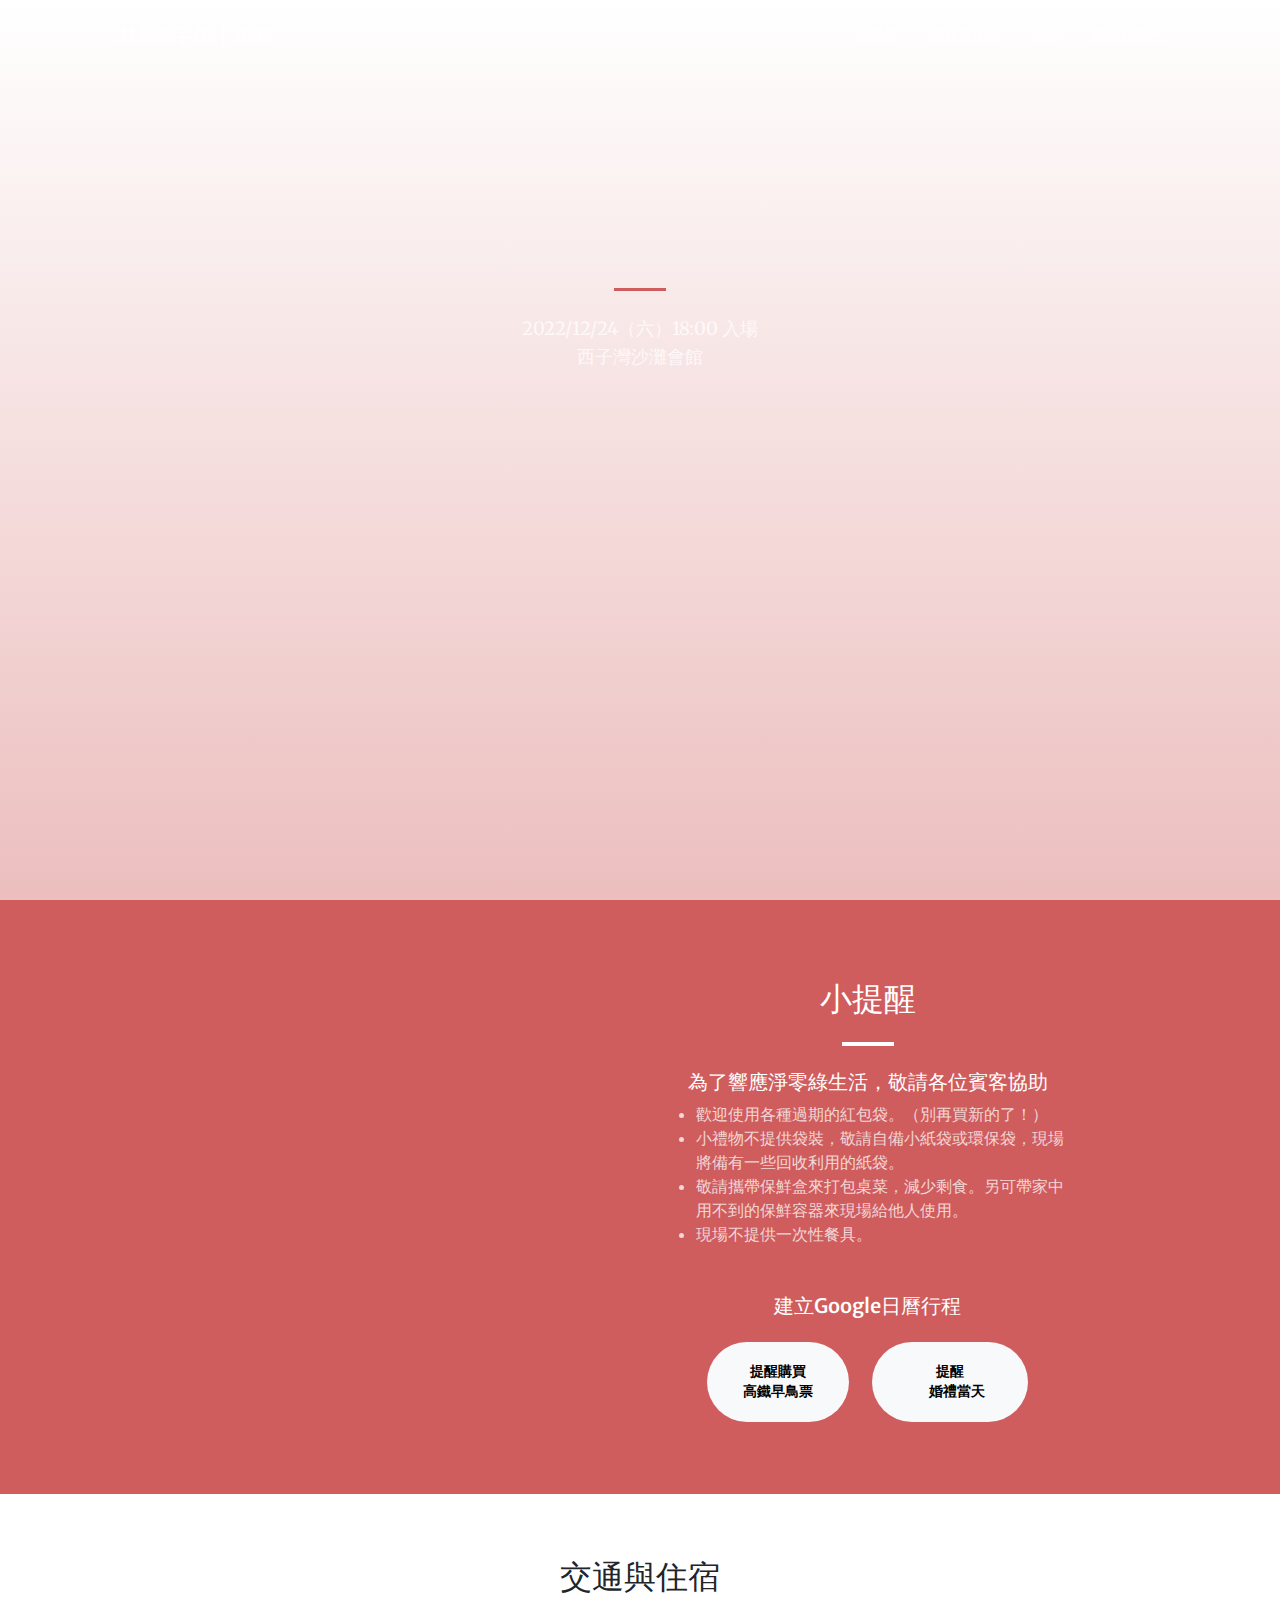
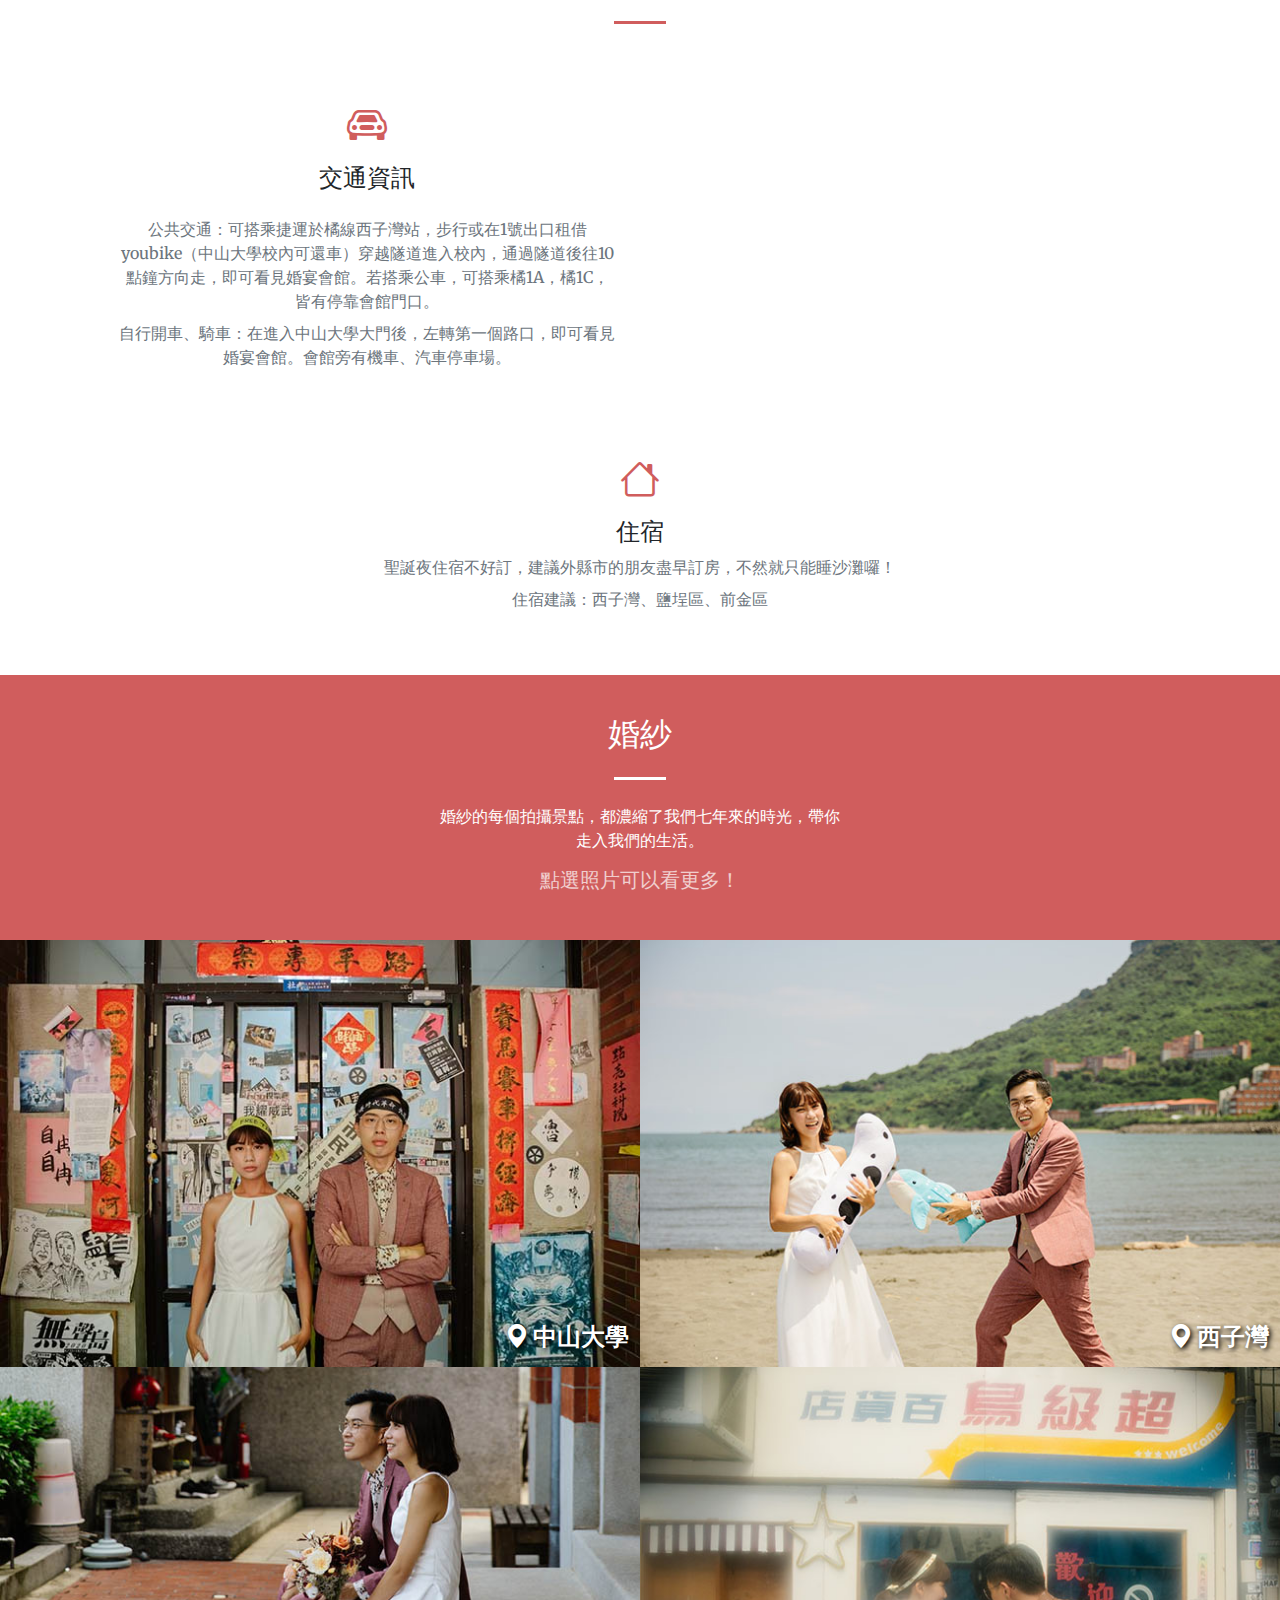
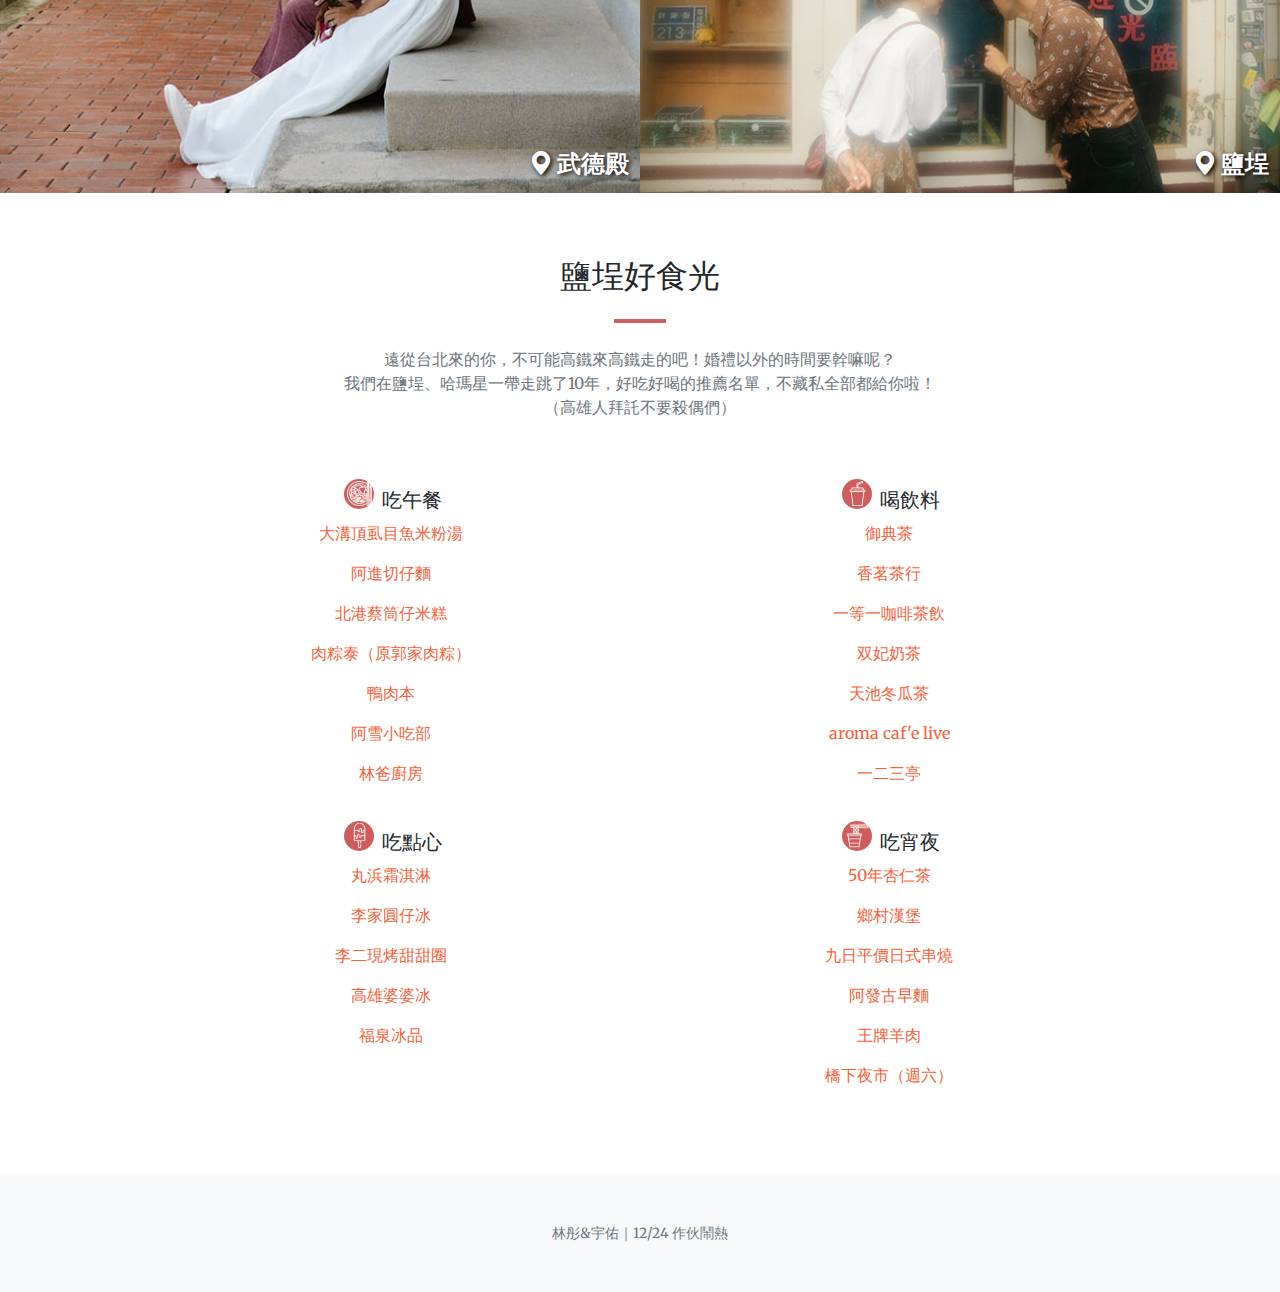
==== commit b584dc73: "word" ====
--- a/index.html
+++ b/index.html
@@ -4,9 +4,16 @@
 <head>
     <meta charset="utf-8" />
     <meta name="viewport" content="width=device-width, initial-scale=1, shrink-to-fit=no" />
-    <meta name="description" content="" />
+    <meta name="description" content="林彤&宇佑｜作伙鬧熱｜12/24 18:00｜西子灣沙灘會館" />
     <meta name="author" content="" />
-    <title>12/24 林彤&宇佑｜婚宴</title>
+    <meta property="og:url" content="https://1224wedding.info" />
+    <meta property="og:type" content="website" />
+    <meta property="og:locale" content="zh_TW" />
+    <meta property="og:title" content="林彤&宇佑｜婚宴
+" />
+    <meta property="og:description" content="林彤&宇佑｜作伙鬧熱｜12/24 18:00｜西子灣沙灘會館" />
+    <meta property="og:image" content="http://1224wedding.info/assets/img/og-image.jpg" />
+    <title>林彤&宇佑｜婚宴</title>
     <!-- Favicon-->
     <link rel="icon" type="image/x-icon" href="assets/favicon.ico" />
     <!-- Bootstrap Icons-->
@@ -70,7 +77,7 @@
 
 
                         <li>歡迎使用各種過期的紅包袋。（別再買新的了！）</li>
-                        <li>小禮物不提供袋裝，敬請自備，現場備有一些環保紙袋。</li>
+                        <li>小禮物不提供袋裝，敬請自備小紙袋或環保袋，現場將備有一些回收利用的紙袋。</li>
                         <li>敬請攜帶保鮮盒來打包桌菜，減少剩食。另可帶家中用不到的保鮮容器來現場給他人使用。
                         </li>
                         <li>現場不提供一次性餐具。</li>
@@ -92,9 +99,9 @@
                     <div class="mt-5">
                         <div class="mb-2"><i class="bi bi-car-front fs-1 text-primary"></i></div>
                         <h3 class="h4 mb-4">交通資訊</h3>
-                        <p class="text-muted mb-2">自行開車、騎車：請開入中山大學大門後，左轉第一個路口，即可看見婚宴會館。會館旁有機車、汽車停車區。</p>
-                        <p class="text-muted mb-0">
-                            公共交通：可搭乘捷運於橘線西子灣站下車後，步行穿越隧道進入校內，通過隧道後直走到底即為婚宴會館。若搭乘公車，可搭乘橘1A，橘1C，皆有停靠會館門口。</p>
+                        <p class="text-muted mb-2">公共交通：可搭乘捷運於橘線西子灣站，步行或在1號出口租借youbike（中山大學校內可還車）穿越隧道進入校內，通過隧道後往10點鐘方向走，即可看見婚宴會館。若搭乘公車，可搭乘橘1A，橘1C，皆有停靠會館門口。</p>
+                        <p class="text-muted mb-0">自行開車、騎車：在進入中山大學大門後，左轉第一個路口，即可看見婚宴會館。會館旁有機車、汽車停車場。
+                            </p>
                     </div>
                 </div>
                 <div class="col-lg-6 col-md-12 text-center">
